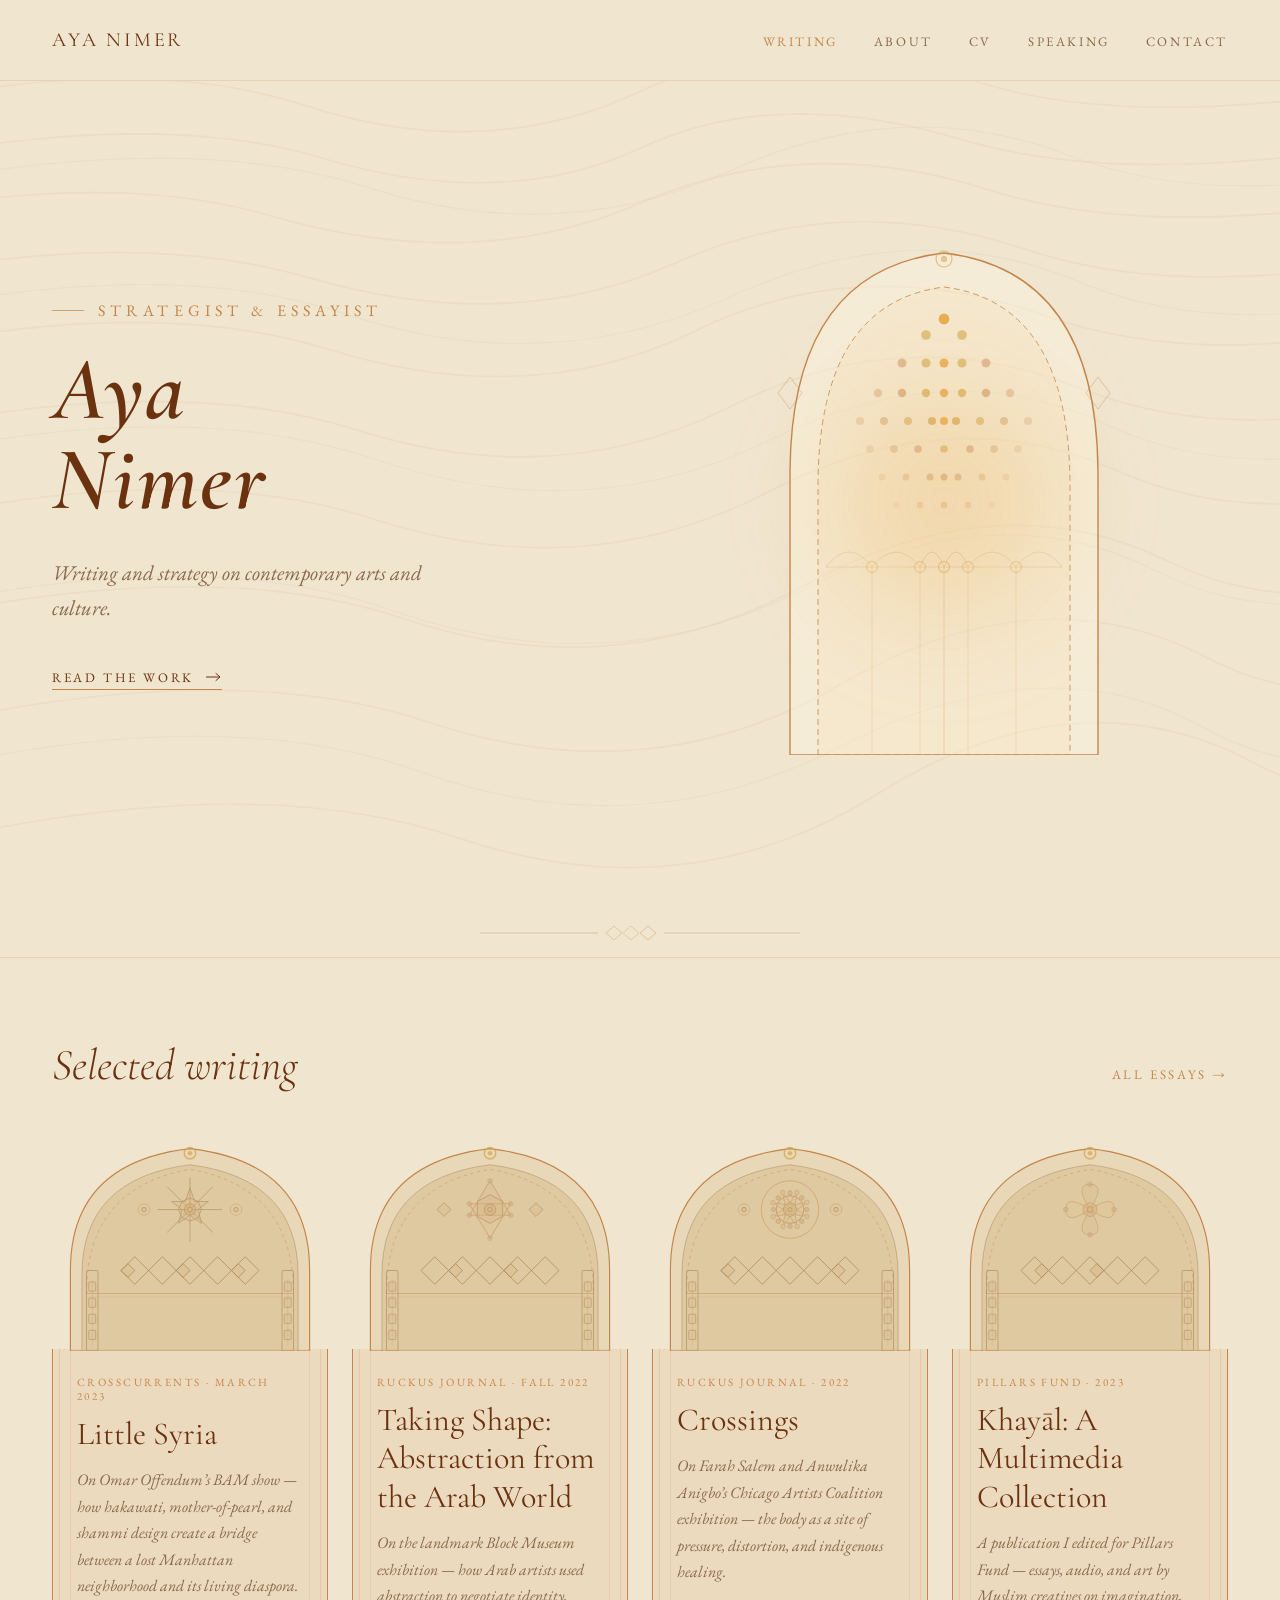
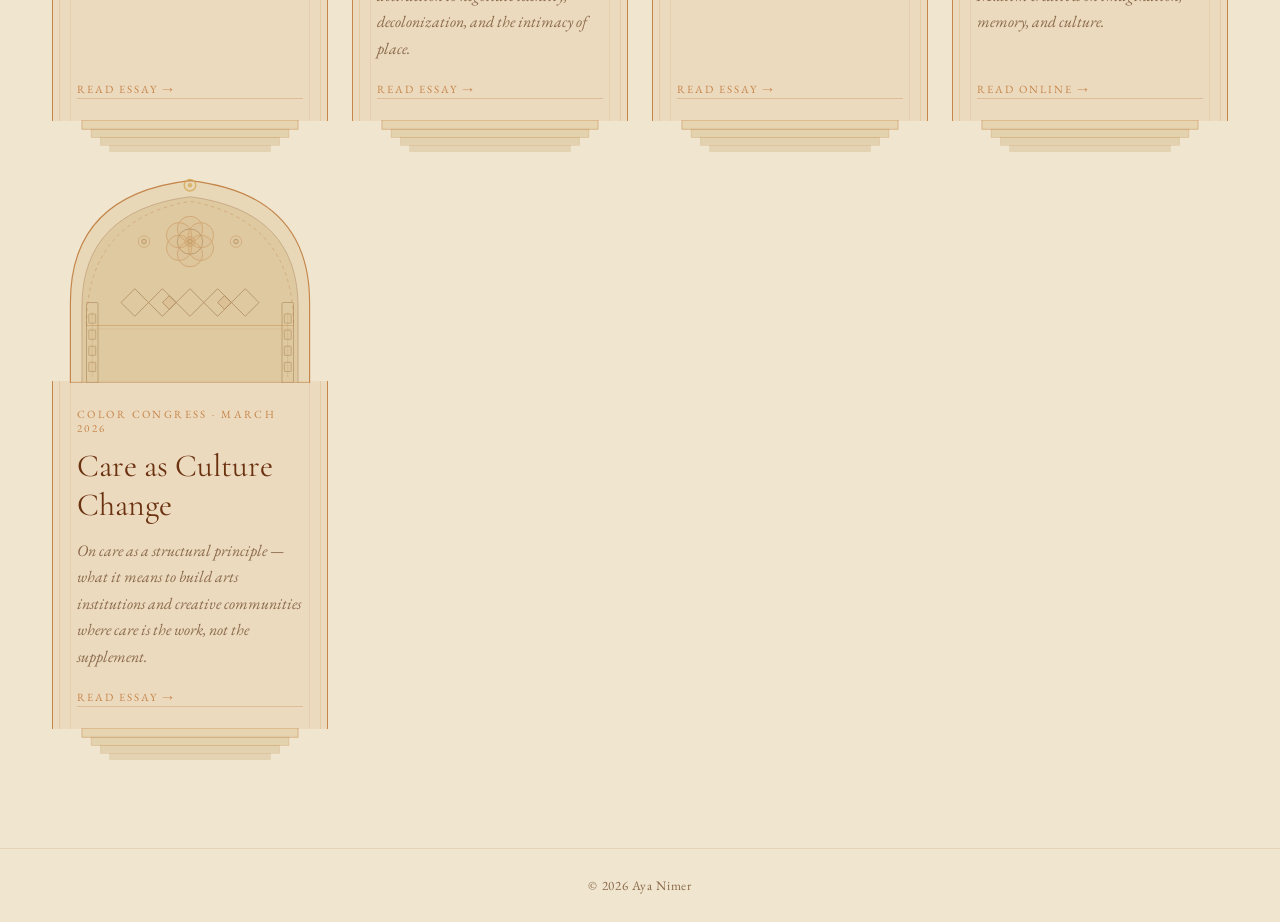
==== index.html @ 544b83c0 "Add Care as Culture Change essay card to Writing section New doorway card for Color Congress (March " ====
<!DOCTYPE html>
<html lang="en">
<head>
<meta charset="UTF-8">
<meta name="viewport" content="width=device-width, initial-scale=1.0">
<title>Aya Nimer — Writing</title>
  <meta name="title" content="Aya Nimer — Writing">
  <meta name="description" content="Essays and strategy on contemporary arts and culture by Aya Nimer. Published in CrossCurrents and Ruckus Journal.">
  <meta name="keywords" content="Aya Nimer, strategist, essayist, cultural strategy, Arab identity, Muslim creatives, Pillars Fund, art criticism, contemporary art">
  <meta name="author" content="Aya Nimer">
  <meta name="robots" content="index, follow">
  <link rel="icon" href="/favicon.ico" sizes="any">
  <link rel="icon" href="/favicon.svg" type="image/svg+xml">
  <link rel="icon" type="image/png" href="[data-uri]">
  <link rel="canonical" href="https://ayanimer.com">

  <meta property="og:type" content="website">
  <meta property="og:url" content="https://ayanimer.com">
  <meta property="og:title" content="Aya Nimer — Writing">
  <meta property="og:description" content="Essays and strategy on contemporary arts and culture by Aya Nimer. Published in CrossCurrents and Ruckus Journal.">
  <meta property="og:site_name" content="Aya Nimer">

  <meta name="twitter:card" content="summary">
  <meta name="twitter:title" content="Aya Nimer — Writing">
  <meta name="twitter:description" content="Essays and strategy on contemporary arts and culture by Aya Nimer. Published in CrossCurrents and Ruckus Journal.">

  <script type="application/ld+json">
  {
    "@context": "https://schema.org",
    "@type": "Person",
    "name": "Aya Nimer",
    "url": "https://ayanimer.com",
    "jobTitle": "Senior Program Manager",
    "worksFor": {
      "@type": "Organization",
      "name": "Pillars Fund"
    },
    "description": "Strategic leader and writer working at the intersection of cultural strategy, Arab identity, and contemporary arts and culture.",
    "sameAs": [
      "https://www.linkedin.com/in/ayanimer/",
      "https://www.instagram.com/aonimer/"
    ],
    "knowsAbout": ["Cultural Strategy", "Arab Identity", "Art Criticism", "Essay Writing", "Fellowship Design", "Muslim Creative Communities"],
    "alumniOf": {
      "@type": "CollegeOrUniversity",
      "name": "University of Chicago"
    }
  }
  </script>

<link rel="stylesheet" href="/css/style.css">
<style>
@keyframes loaderFadeIn{from{opacity:0;}to{opacity:1;}}
#loader.hidden{opacity:0;pointer-events:none;}
</style>
</head>
<body>

<!-- Loading screen -->
<div id="loader" style="position:fixed;inset:0;background:#F0E5CF;z-index:9999;display:flex;flex-direction:column;align-items:center;justify-content:center;transition:opacity 0.8s ease;">
  <svg width="80" height="80" viewBox="0 0 80 80" fill="none" xmlns="http://www.w3.org/2000/svg" style="opacity:0;animation:loaderFadeIn 0.6s ease 0.2s forwards;">
    <!-- Loader: 8-pointed star -->
    <polygon points="40,6 46,22 62,16 52,29 66,40 52,51 62,64 46,58 40,74 34,58 18,64 28,51 14,40 28,29 18,16 34,22" fill="none" stroke="#C4854A" stroke-width="1.5" opacity="0.6"/>
    <polygon points="40,14 44,25 55,21 48,30 58,40 48,50 55,59 44,55 40,66 36,55 25,59 32,50 22,40 32,30 25,21 36,25" fill="none" stroke="#D4A853" stroke-width="1" opacity="0.5"/>
    <circle cx="40" cy="40" r="8" fill="none" stroke="#C4854A" stroke-width="1.2" opacity="0.7"/>
    <circle cx="40" cy="40" r="3" fill="#D4A853" opacity="0.8"/>
  </svg>
  <p style="font-family:'EB Garamond',serif;font-size:22px;font-style:italic;color:#8A6A4A;margin-top:20px;opacity:0;animation:loaderFadeIn 0.6s ease 0.5s forwards;letter-spacing:0.04em;">Aya Nimer</p>
</div>
<style>
@keyframes loaderFadeIn{from{opacity:0;}to{opacity:1;}}
#loader.hidden{opacity:0;pointer-events:none;}
</style>
<script>
window.addEventListener('load', function() {
  setTimeout(function() {
    document.getElementById('loader').classList.add('hidden');
    setTimeout(function() {
      document.getElementById('loader').style.display = 'none';
    }, 900);
  }, 600);
});
</script>
<script>
window.addEventListener('load', function() {
  setTimeout(function() {
    document.getElementById('loader').classList.add('hidden');
    setTimeout(function() {
      document.getElementById('loader').style.display = 'none';
    }, 900);
  }, 600);
});
</script>

<nav>
  <a href="/" class="nav-logo">Aya Nimer</a>
  <ul class="nav-links">
    <li><a href="/" class="active">Writing</a></li>
    <li><a href="/about/">About</a></li>
    <li><a href="/cv/">CV</a></li>
    <li><a href="/speaking/">Speaking</a></li>
    <li><a href="/contact/">Contact</a></li>
  </ul>
</nav>

  <section class="hero">
    <div class="hero-left">
      <p class="hero-eyebrow">Strategist &amp; essayist</p>
      <h1 class="hero-name">Aya<br>Nimer</h1>
      <p class="hero-tagline">Writing and strategy on contemporary arts and culture.</p>
      <a class="hero-cta" href="#essays">Read the work <svg width="16" height="10" viewBox="0 0 16 10" fill="none"><line x1="0" y1="5" x2="13" y2="5" stroke="currentColor" stroke-width="1"/><path d="M10 1.5 L14 5 L10 8.5" stroke="currentColor" stroke-width="1" fill="none" stroke-linecap="round" stroke-linejoin="round"/></svg></a>
    </div>
    <div class="hero-right">
      <div class="perf-container">
        <div class="arch-glow"></div>
        <svg width="100%" viewBox="0 0 420 520" fill="none">
          <path d="M56 520 L56 240 Q56 36 210 18 Q364 36 364 240 L364 520 Z" fill="rgba(255,248,230,0.35)" stroke="#C4854A" stroke-width="1.4"/>
          <path d="M84 520 L84 252 Q84 68 210 52 Q336 68 336 252 L336 520 Z" fill="rgba(232,168,74,0.06)" stroke="#C4854A" stroke-width="0.8" stroke-dasharray="6 4"/>
          <!-- Perf dots -->
          <circle cx="192" cy="100" r="4.8" fill="#D4A853" opacity="0.65" style="--op:.65"/>
          <circle cx="210" cy="84"  r="5.4" fill="#E8A84A" opacity="0.95" style="--op:.95"/>
          <circle cx="228" cy="100" r="4.8" fill="#D4A853" opacity="0.65" style="--op:.65"/>
          <circle cx="168" cy="128" r="4.5" fill="#C4854A" opacity="0.45" style="--op:.45"/>
          <circle cx="192" cy="128" r="4.5" fill="#D4A853" opacity="0.65" style="--op:.65"/>
          <circle cx="210" cy="128" r="4.5" fill="#E8A84A" opacity="0.85" style="--op:.85"/>
          <circle cx="228" cy="128" r="4.5" fill="#D4A853" opacity="0.65" style="--op:.65"/>
          <circle cx="252" cy="128" r="4.5" fill="#C4854A" opacity="0.45" style="--op:.45"/>
          <circle cx="144" cy="158" r="4.2" fill="#C4854A" opacity="0.32" style="--op:.32"/>
          <circle cx="168" cy="158" r="4.2" fill="#C4854A" opacity="0.50" style="--op:.50"/>
          <circle cx="192" cy="158" r="4.2" fill="#D4A853" opacity="0.68" style="--op:.68"/>
          <circle cx="210" cy="158" r="4.2" fill="#E8A84A" opacity="0.82" style="--op:.82"/>
          <circle cx="228" cy="158" r="4.2" fill="#D4A853" opacity="0.68" style="--op:.68"/>
          <circle cx="252" cy="158" r="4.2" fill="#C4854A" opacity="0.50" style="--op:.50"/>
          <circle cx="276" cy="158" r="4.2" fill="#C4854A" opacity="0.32" style="--op:.32"/>
          <circle cx="126" cy="186" r="4"   fill="#C4854A" opacity="0.22" style="--op:.22"/>
          <circle cx="150" cy="186" r="4"   fill="#C4854A" opacity="0.38" style="--op:.38"/>
          <circle cx="174" cy="186" r="4"   fill="#D4A853" opacity="0.56" style="--op:.56"/>
          <circle cx="198" cy="186" r="4"   fill="#D4A853" opacity="0.72" style="--op:.72"/>
          <circle cx="210" cy="186" r="4"   fill="#E8A84A" opacity="0.82" style="--op:.82"/>
          <circle cx="222" cy="186" r="4"   fill="#D4A853" opacity="0.72" style="--op:.72"/>
          <circle cx="246" cy="186" r="4"   fill="#D4A853" opacity="0.56" style="--op:.56"/>
          <circle cx="270" cy="186" r="4"   fill="#C4854A" opacity="0.38" style="--op:.38"/>
          <circle cx="294" cy="186" r="4"   fill="#C4854A" opacity="0.22" style="--op:.22"/>
          <circle cx="136" cy="214" r="3.8" fill="#C4854A" opacity="0.18"/><circle cx="160" cy="214" r="3.8" fill="#C4854A" opacity="0.30"/><circle cx="184" cy="214" r="3.8" fill="#C4854A" opacity="0.44"/><circle cx="210" cy="214" r="3.8" fill="#D4A853" opacity="0.58"/><circle cx="236" cy="214" r="3.8" fill="#C4854A" opacity="0.44"/><circle cx="260" cy="214" r="3.8" fill="#C4854A" opacity="0.30"/><circle cx="284" cy="214" r="3.8" fill="#C4854A" opacity="0.18"/>
          <circle cx="148" cy="242" r="3.5" fill="#C4854A" opacity="0.14"/><circle cx="172" cy="242" r="3.5" fill="#C4854A" opacity="0.26"/><circle cx="196" cy="242" r="3.5" fill="#C4854A" opacity="0.38"/><circle cx="210" cy="242" r="3.5" fill="#C4854A" opacity="0.44"/><circle cx="224" cy="242" r="3.5" fill="#C4854A" opacity="0.38"/><circle cx="248" cy="242" r="3.5" fill="#C4854A" opacity="0.26"/><circle cx="272" cy="242" r="3.5" fill="#C4854A" opacity="0.14"/>
          <circle cx="162" cy="270" r="3.2" fill="#C4854A" opacity="0.10"/><circle cx="186" cy="270" r="3.2" fill="#C4854A" opacity="0.20"/><circle cx="210" cy="270" r="3.2" fill="#C4854A" opacity="0.26"/><circle cx="234" cy="270" r="3.2" fill="#C4854A" opacity="0.20"/><circle cx="258" cy="270" r="3.2" fill="#C4854A" opacity="0.10"/>
          <!-- Grid -->
          <line x1="92" y1="332" x2="328" y2="332" stroke="#C4854A" stroke-width="0.9" opacity="0.25"/>
          <line x1="138" y1="332" x2="138" y2="520" stroke="#C4854A" stroke-width="0.8" opacity="0.20"/>
          <line x1="186" y1="332" x2="186" y2="520" stroke="#C4854A" stroke-width="0.8" opacity="0.22"/>
          <line x1="210" y1="332" x2="210" y2="520" stroke="#C4854A" stroke-width="1"   opacity="0.25"/>
          <line x1="234" y1="332" x2="234" y2="520" stroke="#C4854A" stroke-width="0.8" opacity="0.22"/>
          <line x1="282" y1="332" x2="282" y2="520" stroke="#C4854A" stroke-width="0.8" opacity="0.20"/>
          <circle cx="138" cy="332" r="5.5" fill="none" stroke="#D4A853" stroke-width="1" opacity="0.48"/>
          <circle cx="186" cy="332" r="5.5" fill="none" stroke="#D4A853" stroke-width="1" opacity="0.54"/>
          <circle cx="210" cy="332" r="5.5" fill="none" stroke="#D4A853" stroke-width="1.1" opacity="0.62"/>
          <circle cx="234" cy="332" r="5.5" fill="none" stroke="#D4A853" stroke-width="1" opacity="0.54"/>
          <circle cx="282" cy="332" r="5.5" fill="none" stroke="#D4A853" stroke-width="1" opacity="0.48"/>
          <path d="M92 332 Q115 302 138 332" fill="none" stroke="#C4854A" stroke-width="0.8" opacity="0.26"/>
          <path d="M138 332 Q162 302 186 332" fill="none" stroke="#C4854A" stroke-width="0.8" opacity="0.28"/>
          <path d="M186 332 Q198 302 210 332" fill="none" stroke="#C4854A" stroke-width="0.8" opacity="0.32"/>
          <path d="M210 332 Q222 302 234 332" fill="none" stroke="#C4854A" stroke-width="0.8" opacity="0.32"/>
          <path d="M234 332 Q258 302 282 332" fill="none" stroke="#C4854A" stroke-width="0.8" opacity="0.28"/>
          <path d="M282 332 Q305 302 328 332" fill="none" stroke="#C4854A" stroke-width="0.8" opacity="0.26"/>
          <polygon points="56,142 68,158 56,174 44,158" fill="none" stroke="#C4854A" stroke-width="0.9" opacity="0.4"/>
          <polygon points="364,142 376,158 364,174 352,158" fill="none" stroke="#C4854A" stroke-width="0.9" opacity="0.4"/>
          <circle cx="210" cy="24" r="8" fill="none" stroke="#D4A853" stroke-width="1.2" opacity="0.65"/>
          <circle cx="210" cy="24" r="3.2" fill="#D4A853" opacity="0.55"/>
        </svg>
      </div>
    </div>
  </section>

  <div class="ornament-row"><svg width="320" height="20" viewBox="0 0 320 20"><line x1="0" y1="10" x2="118" y2="10" stroke="#C4854A" stroke-width="0.9"/><polygon points="126,10 134,3 142,10 134,17" fill="none" stroke="#C4854A" stroke-width="0.9"/><polygon points="143,10 151,3 159,10 151,17" fill="none" stroke="#D4A853" stroke-width="1"/><polygon points="160,10 168,3 176,10 168,17" fill="none" stroke="#C4854A" stroke-width="0.9"/><line x1="184" y1="10" x2="320" y2="10" stroke="#C4854A" stroke-width="0.9"/></svg></div>

  <!-- DOORWAY ESSAY CARDS -->
  <section class="section-writing" id="essays">
    <div class="section-header"><h2 class="section-title">Selected writing</h2><a class="see-all" href="/">All essays &#8594;</a></div>
    <div class="essay-grid">

      <!-- Door 1 -->
      <div class="doorway">
        <svg class="doorway-frame" viewBox="0 0 240 180" fill="none" xmlns="http://www.w3.org/2000/svg">
          <rect width="240" height="180" fill="#F0E5CF"/>
          <path d="M16 180 L16 110 Q16 16 120 4 Q224 16 224 110 L224 180 Z" fill="#E8D8B8" stroke="#C4854A" stroke-width="1"/>
          <path d="M26 180 L26 114 Q26 30 120 18 Q214 30 214 114 L214 180 Z" fill="#DFC9A0" stroke="rgba(107,50,16,0.25)" stroke-width="0.8"/>
          <path d="M30 130 Q30 38 120 22 Q210 38 210 130" fill="none" stroke="#C4854A" stroke-width="0.7" stroke-dasharray="3 3" opacity="0.5"/>
          
          <g opacity="0.55" stroke="#8B5A2B" stroke-width="0.7" fill="none"><polygon points="60,110 72,98 84,110 72,122"/><polygon points="84,110 96,98 108,110 96,122"/><polygon points="108,110 120,98 132,110 120,122"/><polygon points="132,110 144,98 156,110 144,122"/><polygon points="156,110 168,98 180,110 168,122"/><polygon points="60,110 66,104 72,110 66,116" fill="rgba(196,133,74,0.15)"/><polygon points="108,110 114,104 120,110 114,116" fill="rgba(196,133,74,0.15)"/><polygon points="156,110 162,104 168,110 162,116" fill="rgba(196,133,74,0.15)"/></g>
          <g opacity="0.45" stroke="#8B5A2B" stroke-width="0.65" fill="none"><polygon points="120,38 124,50 136,50 127,57 130,69 120,62 110,69 113,57 104,50 116,50" fill="rgba(196,133,74,0.15)"/><line x1="120" y1="57" x2="120.0" y2="29.0"/><line x1="120" y1="57" x2="139.8" y2="37.2"/><line x1="120" y1="57" x2="148.0" y2="57.0"/><line x1="120" y1="57" x2="139.8" y2="76.8"/><line x1="120" y1="57" x2="120.0" y2="85.0"/><line x1="120" y1="57" x2="100.2" y2="76.8"/><line x1="120" y1="57" x2="92.0" y2="57.0"/><line x1="120" y1="57" x2="100.2" y2="37.2"/><polygon points="120.0,47.0 127.07,49.93 130.0,57.0 127.07,64.07 120.0,67.0 112.93,64.07 110.0,57.0 112.93,49.93" fill="rgba(212,168,83,0.18)"/><circle cx="120" cy="57" r="5" fill="rgba(196,133,74,0.4)"/><circle cx="120" cy="57" r="2" fill="#D4A853"/><circle cx="80" cy="57" r="5" stroke="#C4854A"/><circle cx="80" cy="57" r="2" fill="rgba(196,133,74,0.3)"/><circle cx="160" cy="57" r="5" stroke="#C4854A"/><circle cx="160" cy="57" r="2" fill="rgba(196,133,74,0.3)"/></g>
          <circle cx="120" cy="8" r="5" fill="none" stroke="#D4A853" stroke-width="1.2" opacity="0.8"/><circle cx="120" cy="8" r="2" fill="#D4A853" opacity="0.7"/>
          <g opacity="0.45" stroke="#8B5A2B" stroke-width="0.6" fill="none"><rect x="30" y="110" width="10" height="70" rx="1" stroke-width="0.7"/><line x1="35" y1="118" x2="35" y2="175" stroke-width="0.4" opacity="0.6"/><rect x="32" y="120" width="6" height="8" rx="0.5" fill="rgba(196,133,74,0.1)"/><rect x="32" y="134" width="6" height="8" rx="0.5" fill="rgba(196,133,74,0.1)"/><rect x="32" y="148" width="6" height="8" rx="0.5" fill="rgba(196,133,74,0.1)"/><rect x="32" y="162" width="6" height="8" rx="0.5" fill="rgba(196,133,74,0.1)"/><rect x="200" y="110" width="10" height="70" rx="1" stroke-width="0.7"/><line x1="205" y1="118" x2="205" y2="175" stroke-width="0.4" opacity="0.6"/><rect x="202" y="120" width="6" height="8" rx="0.5" fill="rgba(196,133,74,0.1)"/><rect x="202" y="134" width="6" height="8" rx="0.5" fill="rgba(196,133,74,0.1)"/><rect x="202" y="148" width="6" height="8" rx="0.5" fill="rgba(196,133,74,0.1)"/><rect x="202" y="162" width="6" height="8" rx="0.5" fill="rgba(196,133,74,0.1)"/></g>
          <line x1="30" y1="130" x2="210" y2="130" stroke="#C4854A" stroke-width="1" opacity="0.45"/><line x1="30" y1="133" x2="210" y2="133" stroke="#C4854A" stroke-width="0.5" opacity="0.25"/>
        </svg>
        <div class="doorway-panel">
          <span class="door-pub">CrossCurrents &middot; March 2023</span>
          <h3 class="door-title">Little Syria</h3>
          <p class="door-note">On Omar Offendum&#8217;s BAM show &#8212; how hakawati, mother-of-pearl, and shammi design create a bridge between a lost Manhattan neighborhood and its living diaspora.</p>
          <a class="door-link" href="https://muse.jhu.edu/article/886058" target="_blank">Read essay &#8594;</a>
        </div>
        <svg class="doorway-steps" viewBox="0 0 240 28" fill="none"><rect width="240" height="28" fill="#F0E5CF"/><rect x="26" y="0" width="188" height="8" fill="#E2CFA4" stroke="#C4854A" stroke-width="0.6" opacity="0.7"/><rect x="34" y="8" width="172" height="7" fill="#D9C394" stroke="#C4854A" stroke-width="0.5" opacity="0.55"/><rect x="42" y="15" width="156" height="7" fill="#D0B882" stroke="#C4854A" stroke-width="0.4" opacity="0.4"/><rect x="50" y="22" width="140" height="6" fill="#C8AD72" stroke="#C4854A" stroke-width="0.3" opacity="0.3"/></svg>
      </div>

      <!-- Door 2 -->
      <div class="doorway">
        <svg class="doorway-frame" viewBox="0 0 240 180" fill="none" xmlns="http://www.w3.org/2000/svg">
          <rect width="240" height="180" fill="#F0E5CF"/>
          <path d="M16 180 L16 110 Q16 16 120 4 Q224 16 224 110 L224 180 Z" fill="#E8D8B8" stroke="#C4854A" stroke-width="1"/>
          <path d="M26 180 L26 114 Q26 30 120 18 Q214 30 214 114 L214 180 Z" fill="#DFC9A0" stroke="rgba(107,50,16,0.25)" stroke-width="0.8"/>
          <path d="M30 130 Q30 38 120 22 Q210 38 210 130" fill="none" stroke="#C4854A" stroke-width="0.7" stroke-dasharray="3 3" opacity="0.5"/>
          
          <g opacity="0.55" stroke="#8B5A2B" stroke-width="0.7" fill="none"><polygon points="60,110 72,98 84,110 72,122"/><polygon points="84,110 96,98 108,110 96,122"/><polygon points="108,110 120,98 132,110 120,122"/><polygon points="132,110 144,98 156,110 144,122"/><polygon points="156,110 168,98 180,110 168,122"/><polygon points="84,110 90,104 96,110 90,116" fill="rgba(196,133,74,0.15)"/><polygon points="132,110 138,104 144,110 138,116" fill="rgba(196,133,74,0.15)"/></g>
          <g opacity="0.45" stroke="#8B5A2B" stroke-width="0.65" fill="none"><polygon points="120,32 138,62 102,62" stroke="#C4854A" stroke-width="0.9" fill="rgba(196,133,74,0.12)"/><polygon points="120,82 102,52 138,52" stroke="#C4854A" stroke-width="0.9" fill="rgba(212,168,83,0.12)"/><polygon points="120,44 131,50 131,63 120,69 109,63 109,50" fill="rgba(196,133,74,0.18)"/><circle cx="120" cy="57" r="5" fill="rgba(196,133,74,0.4)"/><circle cx="120" cy="57" r="2" fill="#D4A853"/><circle cx="120" cy="32" r="2" fill="#C4854A" opacity="0.5"/><circle cx="138" cy="62" r="2" fill="#C4854A" opacity="0.5"/><circle cx="102" cy="62" r="2" fill="#C4854A" opacity="0.5"/><circle cx="120" cy="82" r="2" fill="#C4854A" opacity="0.5"/><circle cx="102" cy="52" r="2" fill="#C4854A" opacity="0.5"/><circle cx="138" cy="52" r="2" fill="#C4854A" opacity="0.5"/><polygon points="80,51 86,57 80,63 74,57" fill="rgba(196,133,74,0.2)"/><polygon points="160,51 166,57 160,63 154,57" fill="rgba(196,133,74,0.2)"/></g>
          <circle cx="120" cy="8" r="5" fill="none" stroke="#D4A853" stroke-width="1.2" opacity="0.8"/><circle cx="120" cy="8" r="2" fill="#D4A853" opacity="0.7"/>
          <g opacity="0.45" stroke="#8B5A2B" stroke-width="0.6" fill="none"><rect x="30" y="110" width="10" height="70" rx="1" stroke-width="0.7"/><line x1="35" y1="118" x2="35" y2="175" stroke-width="0.4" opacity="0.6"/><rect x="32" y="120" width="6" height="8" rx="0.5" fill="rgba(196,133,74,0.1)"/><rect x="32" y="134" width="6" height="8" rx="0.5" fill="rgba(196,133,74,0.1)"/><rect x="32" y="148" width="6" height="8" rx="0.5" fill="rgba(196,133,74,0.1)"/><rect x="32" y="162" width="6" height="8" rx="0.5" fill="rgba(196,133,74,0.1)"/><rect x="200" y="110" width="10" height="70" rx="1" stroke-width="0.7"/><line x1="205" y1="118" x2="205" y2="175" stroke-width="0.4" opacity="0.6"/><rect x="202" y="120" width="6" height="8" rx="0.5" fill="rgba(196,133,74,0.1)"/><rect x="202" y="134" width="6" height="8" rx="0.5" fill="rgba(196,133,74,0.1)"/><rect x="202" y="148" width="6" height="8" rx="0.5" fill="rgba(196,133,74,0.1)"/><rect x="202" y="162" width="6" height="8" rx="0.5" fill="rgba(196,133,74,0.1)"/></g>
          <line x1="30" y1="130" x2="210" y2="130" stroke="#C4854A" stroke-width="1" opacity="0.45"/><line x1="30" y1="133" x2="210" y2="133" stroke="#C4854A" stroke-width="0.5" opacity="0.25"/>
        </svg>
        <div class="doorway-panel">
          <span class="door-pub">Ruckus Journal &middot; Fall 2022</span>
          <h3 class="door-title">Taking Shape: Abstraction from the Arab World</h3>
          <p class="door-note">On the landmark Block Museum exhibition &#8212; how Arab artists used abstraction to negotiate identity, decolonization, and the intimacy of place.</p>
          <a class="door-link" href="https://ruckusjournal.org/Taking-Shape-Abstraction-from-the-Arab-World" target="_blank">Read essay &#8594;</a>
        </div>
        <svg class="doorway-steps" viewBox="0 0 240 28" fill="none"><rect width="240" height="28" fill="#F0E5CF"/><rect x="26" y="0" width="188" height="8" fill="#E2CFA4" stroke="#C4854A" stroke-width="0.6" opacity="0.7"/><rect x="34" y="8" width="172" height="7" fill="#D9C394" stroke="#C4854A" stroke-width="0.5" opacity="0.55"/><rect x="42" y="15" width="156" height="7" fill="#D0B882" stroke="#C4854A" stroke-width="0.4" opacity="0.4"/><rect x="50" y="22" width="140" height="6" fill="#C8AD72" stroke="#C4854A" stroke-width="0.3" opacity="0.3"/></svg>
      </div>

      <!-- Door 3 -->
      <div class="doorway">
        <svg class="doorway-frame" viewBox="0 0 240 180" fill="none" xmlns="http://www.w3.org/2000/svg">
          <rect width="240" height="180" fill="#F0E5CF"/>
          <path d="M16 180 L16 110 Q16 16 120 4 Q224 16 224 110 L224 180 Z" fill="#E8D8B8" stroke="#C4854A" stroke-width="1"/>
          <path d="M26 180 L26 114 Q26 30 120 18 Q214 30 214 114 L214 180 Z" fill="#DFC9A0" stroke="rgba(107,50,16,0.25)" stroke-width="0.8"/>
          <path d="M30 130 Q30 38 120 22 Q210 38 210 130" fill="none" stroke="#C4854A" stroke-width="0.7" stroke-dasharray="3 3" opacity="0.5"/>
          
          <g opacity="0.55" stroke="#8B5A2B" stroke-width="0.7" fill="none"><polygon points="60,110 72,98 84,110 72,122"/><polygon points="84,110 96,98 108,110 96,122"/><polygon points="108,110 120,98 132,110 120,122"/><polygon points="132,110 144,98 156,110 144,122"/><polygon points="156,110 168,98 180,110 168,122"/><polygon points="60,110 66,104 72,110 66,116" fill="rgba(196,133,74,0.15)"/><polygon points="156,110 162,104 168,110 162,116" fill="rgba(196,133,74,0.15)"/></g>
          <g opacity="0.5" stroke="#8B5A2B" stroke-width="0.65" fill="none"><circle cx="120" cy="57" r="25" stroke="#C4854A" stroke-width="0.8"/><circle cx="120" cy="57" r="12" stroke="#8B5A2B" stroke-width="0.65"/><path d="M120.0,51.0 Q128.42,36.67 124.24,52.76" fill="rgba(196,133,74,0.15)" stroke="#C4854A" stroke-width="0.75"/><path d="M124.24,52.76 Q140.33,48.58 126.0,57.0" fill="rgba(196,133,74,0.15)" stroke="#C4854A" stroke-width="0.75"/><path d="M126.0,57.0 Q140.33,65.42 124.24,61.24" fill="rgba(196,133,74,0.15)" stroke="#C4854A" stroke-width="0.75"/><path d="M124.24,61.24 Q128.42,77.33 120.0,63.0" fill="rgba(196,133,74,0.15)" stroke="#C4854A" stroke-width="0.75"/><path d="M120.0,63.0 Q111.58,77.33 115.76,61.24" fill="rgba(196,133,74,0.15)" stroke="#C4854A" stroke-width="0.75"/><path d="M115.76,61.24 Q99.67,65.42 114.0,57.0" fill="rgba(196,133,74,0.15)" stroke="#C4854A" stroke-width="0.75"/><path d="M114.0,57.0 Q99.67,48.58 115.76,52.76" fill="rgba(196,133,74,0.15)" stroke="#C4854A" stroke-width="0.75"/><path d="M115.76,52.76 Q111.58,36.67 120.0,51.0" fill="rgba(196,133,74,0.15)" stroke="#C4854A" stroke-width="0.75"/><polygon points="120.0,51.0 124.24,52.76 126.0,57.0 124.24,61.24 120.0,63.0 115.76,61.24 114.0,57.0 115.76,52.76" fill="rgba(212,168,83,0.22)" stroke="#8B5A2B" stroke-width="0.6"/><circle cx="120.0" cy="42.5" r="2" fill="#C4854A" opacity="0.55"/><circle cx="130.25" cy="46.75" r="2" fill="#C4854A" opacity="0.55"/><circle cx="134.5" cy="57.0" r="2" fill="#C4854A" opacity="0.55"/><circle cx="130.25" cy="67.25" r="2" fill="#C4854A" opacity="0.55"/><circle cx="120.0" cy="71.5" r="2" fill="#C4854A" opacity="0.55"/><circle cx="109.75" cy="67.25" r="2" fill="#C4854A" opacity="0.55"/><circle cx="105.5" cy="57.0" r="2" fill="#C4854A" opacity="0.55"/><circle cx="109.75" cy="46.75" r="2" fill="#C4854A" opacity="0.55"/><circle cx="125.99" cy="42.17" r="2" fill="#D4A853" opacity="0.5"/><circle cx="134.73" cy="50.75" r="2" fill="#D4A853" opacity="0.5"/><circle cx="134.83" cy="62.99" r="2" fill="#D4A853" opacity="0.5"/><circle cx="126.25" cy="71.73" r="2" fill="#D4A853" opacity="0.5"/><circle cx="114.01" cy="71.83" r="2" fill="#D4A853" opacity="0.5"/><circle cx="105.27" cy="63.25" r="2" fill="#D4A853" opacity="0.5"/><circle cx="105.17" cy="51.01" r="2" fill="#D4A853" opacity="0.5"/><circle cx="113.75" cy="42.27" r="2" fill="#D4A853" opacity="0.5"/><circle cx="120" cy="57" r="4.5" fill="rgba(196,133,74,0.4)" stroke="#C4854A"/><circle cx="120" cy="57" r="1.8" fill="#D4A853" opacity="0.85"/><circle cx="80" cy="57" r="5" stroke="#C4854A"/><circle cx="80" cy="57" r="2" fill="rgba(196,133,74,0.3)"/><circle cx="160" cy="57" r="5" stroke="#C4854A"/><circle cx="160" cy="57" r="2" fill="rgba(196,133,74,0.3)"/></g>
          <circle cx="120" cy="8" r="5" fill="none" stroke="#D4A853" stroke-width="1.2" opacity="0.8"/><circle cx="120" cy="8" r="2" fill="#D4A853" opacity="0.7"/>
          <g opacity="0.45" stroke="#8B5A2B" stroke-width="0.6" fill="none"><rect x="30" y="110" width="10" height="70" rx="1" stroke-width="0.7"/><line x1="35" y1="118" x2="35" y2="175" stroke-width="0.4" opacity="0.6"/><rect x="32" y="120" width="6" height="8" rx="0.5" fill="rgba(196,133,74,0.1)"/><rect x="32" y="134" width="6" height="8" rx="0.5" fill="rgba(196,133,74,0.1)"/><rect x="32" y="148" width="6" height="8" rx="0.5" fill="rgba(196,133,74,0.1)"/><rect x="32" y="162" width="6" height="8" rx="0.5" fill="rgba(196,133,74,0.1)"/><rect x="200" y="110" width="10" height="70" rx="1" stroke-width="0.7"/><line x1="205" y1="118" x2="205" y2="175" stroke-width="0.4" opacity="0.6"/><rect x="202" y="120" width="6" height="8" rx="0.5" fill="rgba(196,133,74,0.1)"/><rect x="202" y="134" width="6" height="8" rx="0.5" fill="rgba(196,133,74,0.1)"/><rect x="202" y="148" width="6" height="8" rx="0.5" fill="rgba(196,133,74,0.1)"/><rect x="202" y="162" width="6" height="8" rx="0.5" fill="rgba(196,133,74,0.1)"/></g>
          <line x1="30" y1="130" x2="210" y2="130" stroke="#C4854A" stroke-width="1" opacity="0.45"/><line x1="30" y1="133" x2="210" y2="133" stroke="#C4854A" stroke-width="0.5" opacity="0.25"/>
        </svg>
        <div class="doorway-panel">
          <span class="door-pub">Ruckus Journal &middot; 2022</span>
          <h3 class="door-title">Crossings</h3>
          <p class="door-note">On Farah Salem and Anwulika Anigbo&#8217;s Chicago Artists Coalition exhibition &#8212; the body as a site of pressure, distortion, and indigenous healing.</p>
          <a class="door-link" href="https://ruckus.cargo.site/Crossings" target="_blank">Read essay &#8594;</a>
        </div>
        <svg class="doorway-steps" viewBox="0 0 240 28" fill="none"><rect width="240" height="28" fill="#F0E5CF"/><rect x="26" y="0" width="188" height="8" fill="#E2CFA4" stroke="#C4854A" stroke-width="0.6" opacity="0.7"/><rect x="34" y="8" width="172" height="7" fill="#D9C394" stroke="#C4854A" stroke-width="0.5" opacity="0.55"/><rect x="42" y="15" width="156" height="7" fill="#D0B882" stroke="#C4854A" stroke-width="0.4" opacity="0.4"/><rect x="50" y="22" width="140" height="6" fill="#C8AD72" stroke="#C4854A" stroke-width="0.3" opacity="0.3"/></svg>
      </div>

      <!-- Khayal -->
      <div class="doorway">
        <svg class="doorway-frame" viewBox="0 0 240 180" fill="none" xmlns="http://www.w3.org/2000/svg">
          <rect width="240" height="180" fill="#F0E5CF"/>
          <path d="M16 180 L16 110 Q16 16 120 4 Q224 16 224 110 L224 180 Z" fill="#E8D8B8" stroke="#C4854A" stroke-width="1"/>
          <path d="M26 180 L26 114 Q26 30 120 18 Q214 30 214 114 L214 180 Z" fill="#DFC9A0" stroke="rgba(107,50,16,0.25)" stroke-width="0.8"/>
          <path d="M30 130 Q30 38 120 22 Q210 38 210 130" fill="none" stroke="#C4854A" stroke-width="0.7" stroke-dasharray="3 3" opacity="0.5"/>
          
          <g opacity="0.55" stroke="#8B5A2B" stroke-width="0.7" fill="none"><polygon points="60,110 72,98 84,110 72,122"/><polygon points="84,110 96,98 108,110 96,122"/><polygon points="108,110 120,98 132,110 120,122"/><polygon points="132,110 144,98 156,110 144,122"/><polygon points="156,110 168,98 180,110 168,122"/><polygon points="72,110 78,104 84,110 78,116" fill="rgba(196,133,74,0.2)"/><polygon points="120,110 126,104 132,110 126,116" fill="rgba(196,133,74,0.2)"/></g>
          <g opacity="0.45" stroke="#8B5A2B" stroke-width="0.75" fill="none"><path d="M120,57 Q134,35 120,35 Q106,35 120,57Z" fill="rgba(196,133,74,0.12)" stroke="#C4854A" stroke-width="0.8"/><path d="M120,57 Q134,79 120,79 Q106,79 120,57Z" fill="rgba(196,133,74,0.12)" stroke="#C4854A" stroke-width="0.8"/><path d="M120,57 Q99,43 99,57 Q99,71 120,57Z" fill="rgba(212,168,83,0.1)" stroke="#C4854A" stroke-width="0.8"/><path d="M120,57 Q141,43 141,57 Q141,71 120,57Z" fill="rgba(212,168,83,0.1)" stroke="#C4854A" stroke-width="0.8"/><circle cx="120" cy="57" r="6" fill="rgba(196,133,74,0.35)" stroke="#C4854A" stroke-width="0.9"/><circle cx="120" cy="57" r="2.5" fill="#D4A853" opacity="0.85"/><circle cx="120" cy="35" r="2" fill="#C4854A" opacity="0.5"/><circle cx="120" cy="79" r="2" fill="#C4854A" opacity="0.5"/><circle cx="99" cy="57" r="2" fill="#C4854A" opacity="0.5"/><circle cx="141" cy="57" r="2" fill="#C4854A" opacity="0.5"/></g>
          <circle cx="120" cy="8" r="5" fill="none" stroke="#D4A853" stroke-width="1.2" opacity="0.8"/><circle cx="120" cy="8" r="2" fill="#D4A853" opacity="0.7"/>
          <g opacity="0.45" stroke="#8B5A2B" stroke-width="0.6" fill="none"><rect x="30" y="110" width="10" height="70" rx="1" stroke-width="0.7"/><line x1="35" y1="118" x2="35" y2="175" stroke-width="0.4" opacity="0.6"/><rect x="32" y="120" width="6" height="8" rx="0.5" fill="rgba(196,133,74,0.1)"/><rect x="32" y="134" width="6" height="8" rx="0.5" fill="rgba(196,133,74,0.1)"/><rect x="32" y="148" width="6" height="8" rx="0.5" fill="rgba(196,133,74,0.1)"/><rect x="32" y="162" width="6" height="8" rx="0.5" fill="rgba(196,133,74,0.1)"/><rect x="200" y="110" width="10" height="70" rx="1" stroke-width="0.7"/><line x1="205" y1="118" x2="205" y2="175" stroke-width="0.4" opacity="0.6"/><rect x="202" y="120" width="6" height="8" rx="0.5" fill="rgba(196,133,74,0.1)"/><rect x="202" y="134" width="6" height="8" rx="0.5" fill="rgba(196,133,74,0.1)"/><rect x="202" y="148" width="6" height="8" rx="0.5" fill="rgba(196,133,74,0.1)"/><rect x="202" y="162" width="6" height="8" rx="0.5" fill="rgba(196,133,74,0.1)"/></g>
          <line x1="30" y1="130" x2="210" y2="130" stroke="#C4854A" stroke-width="1" opacity="0.45"/><line x1="30" y1="133" x2="210" y2="133" stroke="#C4854A" stroke-width="0.5" opacity="0.25"/>
        </svg>
        <div class="doorway-panel">
          <span class="door-pub">Pillars Fund &middot; 2023</span>
          <h3 class="door-title">Khay&#257;l: A Multimedia Collection</h3>
          <p class="door-note">A publication I edited for Pillars Fund &#8212; essays, audio, and art by Muslim creatives on imagination, memory, and culture.</p>
          <a class="door-link" href="https://drive.google.com/file/d/17d9DXfNMVJkaT7rUma5-0aMJO0f1y_1t/view?usp=sharing" target="_blank">Read online &#8594;</a>
        </div>
        <svg class="doorway-steps" viewBox="0 0 240 28" fill="none"><rect width="240" height="28" fill="#F0E5CF"/><rect x="26" y="0" width="188" height="8" fill="#E2CFA4" stroke="#C4854A" stroke-width="0.6" opacity="0.7"/><rect x="34" y="8" width="172" height="7" fill="#D9C394" stroke="#C4854A" stroke-width="0.5" opacity="0.55"/><rect x="42" y="15" width="156" height="7" fill="#D0B882" stroke="#C4854A" stroke-width="0.4" opacity="0.4"/><rect x="50" y="22" width="140" height="6" fill="#C8AD72" stroke="#C4854A" stroke-width="0.3" opacity="0.3"/></svg>
      </div>

      <!-- Door 5 -->
      <div class="doorway">
        <svg class="doorway-frame" viewBox="0 0 240 180" fill="none" xmlns="http://www.w3.org/2000/svg">
          <rect width="240" height="180" fill="#F0E5CF"/>
          <path d="M16 180 L16 110 Q16 16 120 4 Q224 16 224 110 L224 180 Z" fill="#E8D8B8" stroke="#C4854A" stroke-width="1"/>
          <path d="M26 180 L26 114 Q26 30 120 18 Q214 30 214 114 L214 180 Z" fill="#DFC9A0" stroke="rgba(107,50,16,0.25)" stroke-width="0.8"/>
          <path d="M30 130 Q30 38 120 22 Q210 38 210 130" fill="none" stroke="#C4854A" stroke-width="0.7" stroke-dasharray="3 3" opacity="0.5"/>

          <g opacity="0.55" stroke="#8B5A2B" stroke-width="0.7" fill="none"><polygon points="60,110 72,98 84,110 72,122"/><polygon points="84,110 96,98 108,110 96,122"/><polygon points="108,110 120,98 132,110 120,122"/><polygon points="132,110 144,98 156,110 144,122"/><polygon points="156,110 168,98 180,110 168,122"/><polygon points="96,110 102,104 108,110 102,116" fill="rgba(196,133,74,0.2)"/><polygon points="144,110 150,104 156,110 150,116" fill="rgba(196,133,74,0.2)"/></g>
          <g opacity="0.5" stroke="#8B5A2B" stroke-width="0.7" fill="none"><circle cx="120" cy="46" r="11" stroke="#C4854A" stroke-width="0.8" fill="rgba(196,133,74,0.08)"/><circle cx="129.5" cy="51.5" r="11" stroke="#C4854A" stroke-width="0.8" fill="rgba(196,133,74,0.08)"/><circle cx="129.5" cy="62.5" r="11" stroke="#C4854A" stroke-width="0.8" fill="rgba(196,133,74,0.08)"/><circle cx="120" cy="68" r="11" stroke="#C4854A" stroke-width="0.8" fill="rgba(196,133,74,0.08)"/><circle cx="110.5" cy="62.5" r="11" stroke="#C4854A" stroke-width="0.8" fill="rgba(196,133,74,0.08)"/><circle cx="110.5" cy="51.5" r="11" stroke="#C4854A" stroke-width="0.8" fill="rgba(196,133,74,0.08)"/><circle cx="120" cy="57" r="11" stroke="#8B5A2B" stroke-width="0.65" fill="rgba(212,168,83,0.14)"/><circle cx="120" cy="57" r="4.5" fill="rgba(196,133,74,0.4)" stroke="#C4854A"/><circle cx="120" cy="57" r="1.8" fill="#D4A853" opacity="0.85"/><circle cx="80" cy="57" r="5" stroke="#C4854A"/><circle cx="80" cy="57" r="2" fill="rgba(196,133,74,0.3)"/><circle cx="160" cy="57" r="5" stroke="#C4854A"/><circle cx="160" cy="57" r="2" fill="rgba(196,133,74,0.3)"/></g>
          <circle cx="120" cy="8" r="5" fill="none" stroke="#D4A853" stroke-width="1.2" opacity="0.8"/><circle cx="120" cy="8" r="2" fill="#D4A853" opacity="0.7"/>
          <g opacity="0.45" stroke="#8B5A2B" stroke-width="0.6" fill="none"><rect x="30" y="110" width="10" height="70" rx="1" stroke-width="0.7"/><line x1="35" y1="118" x2="35" y2="175" stroke-width="0.4" opacity="0.6"/><rect x="32" y="120" width="6" height="8" rx="0.5" fill="rgba(196,133,74,0.1)"/><rect x="32" y="134" width="6" height="8" rx="0.5" fill="rgba(196,133,74,0.1)"/><rect x="32" y="148" width="6" height="8" rx="0.5" fill="rgba(196,133,74,0.1)"/><rect x="32" y="162" width="6" height="8" rx="0.5" fill="rgba(196,133,74,0.1)"/><rect x="200" y="110" width="10" height="70" rx="1" stroke-width="0.7"/><line x1="205" y1="118" x2="205" y2="175" stroke-width="0.4" opacity="0.6"/><rect x="202" y="120" width="6" height="8" rx="0.5" fill="rgba(196,133,74,0.1)"/><rect x="202" y="134" width="6" height="8" rx="0.5" fill="rgba(196,133,74,0.1)"/><rect x="202" y="148" width="6" height="8" rx="0.5" fill="rgba(196,133,74,0.1)"/><rect x="202" y="162" width="6" height="8" rx="0.5" fill="rgba(196,133,74,0.1)"/></g>
          <line x1="30" y1="130" x2="210" y2="130" stroke="#C4854A" stroke-width="1" opacity="0.45"/><line x1="30" y1="133" x2="210" y2="133" stroke="#C4854A" stroke-width="0.5" opacity="0.25"/>
        </svg>
        <div class="doorway-panel">
          <span class="door-pub">Color Congress &middot; March 2026</span>
          <h3 class="door-title">Care as Culture Change</h3>
          <p class="door-note">On care as a structural principle &#8212; what it means to build arts institutions and creative communities where care is the work, not the supplement.</p>
          <a class="door-link" href="https://medium.com/@colorcongress/care-as-culture-change-e79c829ed6e5" target="_blank">Read essay &#8594;</a>
        </div>
        <svg class="doorway-steps" viewBox="0 0 240 28" fill="none"><rect width="240" height="28" fill="#F0E5CF"/><rect x="26" y="0" width="188" height="8" fill="#E2CFA4" stroke="#C4854A" stroke-width="0.6" opacity="0.7"/><rect x="34" y="8" width="172" height="7" fill="#D9C394" stroke="#C4854A" stroke-width="0.5" opacity="0.55"/><rect x="42" y="15" width="156" height="7" fill="#D0B882" stroke="#C4854A" stroke-width="0.4" opacity="0.4"/><rect x="50" y="22" width="140" height="6" fill="#C8AD72" stroke="#C4854A" stroke-width="0.3" opacity="0.3"/></svg>
      </div>
    </div>
  </section>
  <footer><p>&#169; 2026 Aya Nimer</p></footer>


<script>
document.querySelectorAll('circle[style*="--op"]').forEach((dot,i) => {
  const dur = 1600 + (i%6)*200;
  const delay = (i*130)%2800;
  dot.style.animation = `dotPulse ${dur}ms ${delay}ms ease-in-out infinite`;
});
</script>
</body>
</html>
---- css/style.css ----
@import url('https://fonts.googleapis.com/css2?family=Cormorant+Garamond:ital,wght@0,300;0,400;1,300;1,400;1,600&family=EB+Garamond:ital,wght@0,400;0,500;1,400&display=swap');


:root{
  --plaster:#F0E5CF;--canyon:#C4854A;--ochre:#D4A853;--brick:#6B3210;
  --ink:#1E1208;--ink-soft:#3D2810;--dust:#8A6A4A;
}
*{box-sizing:border-box;margin:0;padding:0;}
body{background:var(--plaster);font-family:'EB Garamond',serif;color:var(--ink);overflow-x:hidden;}
body::before{content:'';position:fixed;inset:0;pointer-events:none;z-index:0;background-image:url("data:image/svg+xml,%3Csvg xmlns='http://www.w3.org/2000/svg' width='1400' height='1000' viewBox='0 0 1400 1000'%3E%3Cg fill='none' stroke='%23C4854A' stroke-width='1.8' opacity='0.07'%3E%3Cpath d='M-200 200 Q150 120 350 180 Q550 240 700 170 Q850 100 1050 160 Q1250 220 1600 150'/%3E%3Cpath d='M-200 260 Q100 185 300 245 Q520 308 700 230 Q880 152 1080 215 Q1280 278 1600 210'/%3E%3Cpath d='M-200 330 Q120 248 340 312 Q560 376 740 295 Q920 214 1120 280 Q1310 344 1600 275'/%3E%3Cpath d='M-200 410 Q140 322 360 390 Q580 458 760 370 Q940 282 1140 352 Q1330 420 1600 348'/%3E%3Cpath d='M-200 500 Q160 406 390 478 Q610 548 800 452 Q990 356 1180 432 Q1360 504 1600 428'/%3E%3Cpath d='M-200 600 Q180 500 410 576 Q640 650 840 546 Q1040 442 1220 522 Q1390 598 1600 518'/%3E%3Cpath d='M-200 710 Q200 604 440 684 Q670 762 880 648 Q1090 534 1270 618 Q1430 698 1600 615'/%3E%3Cpath d='M-200 830 Q220 714 470 798 Q710 878 920 756 Q1130 634 1310 722 Q1460 804 1600 718'/%3E%3Cpath d='M-200 960 Q240 836 500 924 Q750 1008 960 876 Q1170 744 1360 836 Q1490 912 1600 826'/%3E%3Cpath d='M-200 140 Q130 58 330 122 Q530 188 700 108 Q870 28 1060 94 Q1240 158 1600 90'/%3E%3Cpath d='M-200 80 Q150 2 360 66 Q560 130 720 48 Q890 -32 1080 36 Q1260 102 1600 32'/%3E%3C/g%3E%3Cg fill='none' stroke='%238B5A2B' stroke-width='1.1' opacity='0.042'%3E%3Cpath d='M-200 230 Q180 142 400 212 Q610 280 800 194 Q990 108 1170 178 Q1340 244 1600 178'/%3E%3Cpath d='M-200 370 Q160 278 380 352 Q600 424 800 332 Q1000 240 1180 316 Q1350 388 1600 316'/%3E%3Cpath d='M-200 530 Q175 430 410 510 Q640 588 840 490 Q1040 392 1210 472 Q1370 548 1600 472'/%3E%3Cpath d='M-200 700 Q190 590 430 676 Q670 758 880 652 Q1090 546 1260 630 Q1410 708 1600 630'/%3E%3Cpath d='M-200 880 Q210 762 460 852 Q700 938 920 824 Q1140 710 1310 800 Q1450 882 1600 800'/%3E%3C/g%3E%3C/svg%3E");background-size:cover;background-position:center;background-repeat:no-repeat;}


/* NAV */
nav{position:relative;z-index:10;display:flex;justify-content:space-between;align-items:center;padding:28px 52px;border-bottom:1px solid rgba(196,133,74,0.2);background:var(--plaster);}
.nav-logo{font-family:'Cormorant Garamond',serif;font-size:20px;font-weight:400;letter-spacing:0.14em;text-transform:uppercase;color:var(--brick);text-decoration:none;}
.nav-links{display:flex;gap:36px;list-style:none;}
.nav-links a{font-size:13px;letter-spacing:0.2em;text-transform:uppercase;color:var(--dust);text-decoration:none;cursor:pointer;transition:color 0.2s;}
.nav-links a:hover,.nav-links a.active{color:var(--canyon);}

/* HOME */
.hero{position:relative;z-index:1;display:grid;grid-template-columns:1fr 1fr;align-items:center;padding:0 52px;gap:40px;min-height:92vh;}
.hero-left{padding:60px 0;animation:fadeUp 1s ease both;}
@keyframes fadeUp{from{opacity:0;transform:translateY(20px);}to{opacity:1;transform:translateY(0);}}
.hero-eyebrow{font-size:16px;letter-spacing:0.32em;text-transform:uppercase;color:var(--canyon);margin-bottom:24px;display:flex;align-items:center;gap:14px;}
.hero-eyebrow::before{content:'';width:32px;height:1px;background:var(--canyon);opacity:0.7;}
.hero-name{font-family:'Cormorant Garamond',serif;font-size:clamp(68px,7vw,96px);font-weight:600;font-style:italic;line-height:1;color:var(--brick);letter-spacing:0.02em;margin-bottom:32px;}
.hero-tagline{font-size:21px;font-style:italic;color:var(--dust);line-height:1.65;max-width:400px;margin-bottom:40px;}
.hero-cta{display:inline-flex;align-items:center;gap:12px;font-size:13px;letter-spacing:0.2em;text-transform:uppercase;color:var(--brick);cursor:pointer;padding-bottom:3px;border-bottom:1px solid var(--canyon);transition:gap 0.3s,color 0.2s;text-decoration:none;}
.hero-cta:hover{gap:20px;color:var(--canyon);}

/* Bigger arch */
.hero-right{display:flex;align-items:center;justify-content:center;animation:fadeUp 1s 0.18s ease both;}
.perf-container{position:relative;width:420px;height:520px;}
.arch-glow{position:absolute;top:50%;left:50%;transform:translate(-50%,-48%);width:340px;height:360px;background:radial-gradient(ellipse,rgba(232,168,74,0.32) 0%,transparent 70%);filter:blur(36px);z-index:0;pointer-events:none;}

.ornament-row{display:flex;justify-content:center;padding:14px 0;opacity:0.38;}

/* ESSAYS — doorway cards */
.section-writing{position:relative;z-index:1;padding:80px 52px 88px;border-top:1px solid rgba(196,133,74,0.18);}
.section-header{display:flex;align-items:baseline;justify-content:space-between;margin-bottom:52px;}
.section-title{font-family:'Cormorant Garamond',serif;font-size:44px;font-weight:300;font-style:italic;color:var(--brick);}
.see-all{font-size:13px;letter-spacing:0.2em;text-transform:uppercase;color:var(--canyon);cursor:pointer;text-decoration:none;}
.essay-grid{display:grid;grid-template-columns:repeat(4,1fr);gap:24px;align-items:stretch;}

/* Doorway cards */
.doorway{display:flex;flex-direction:column;cursor:pointer;transition:transform 0.35s ease;text-decoration:none;height:100%;}
.doorway:hover{transform:translateY(-6px);}
.doorway-frame{width:100%;flex-shrink:0;}
.doorway-panel{background:rgba(200,130,66,0.1);border-left:1.5px solid #C4854A;border-right:1.5px solid #C4854A;padding:26px 24px 22px;position:relative;margin-top:-2px;flex:1;display:flex;flex-direction:column;}
.doorway-panel::before,.doorway-panel::after{content:'';position:absolute;top:0;bottom:0;width:10px;}
.doorway-panel::before{left:6px;border-left:0.5px solid rgba(196,133,74,0.2);border-right:0.5px solid rgba(196,133,74,0.15);}
.doorway-panel::after{right:6px;border-left:0.5px solid rgba(196,133,74,0.15);border-right:0.5px solid rgba(196,133,74,0.2);}
.door-pub{font-size:11px;letter-spacing:0.22em;text-transform:uppercase;color:var(--canyon);margin-bottom:12px;display:block;}
.door-title{font-family:'Cormorant Garamond',serif;font-size:32px;font-weight:400;color:var(--brick);line-height:1.2;margin-bottom:14px;}
.door-note{font-size:16px;font-style:italic;color:var(--dust);line-height:1.65;margin-bottom:20px;flex:1;}
.door-link{display:inline-flex;align-items:center;gap:6px;font-size:11px;letter-spacing:0.18em;text-transform:uppercase;color:var(--canyon);text-decoration:none;border-bottom:1px solid rgba(196,133,74,0.35);padding-bottom:2px;}
.doorway-steps{width:100%;flex-shrink:0;margin-top:-1px;}

/* ABOUT */
.about-hero{padding:80px 52px 0;display:grid;grid-template-columns:1fr 1fr;gap:64px;align-items:start;}
.about-kicker{font-size:12px;letter-spacing:0.3em;text-transform:uppercase;color:var(--canyon);margin-bottom:22px;display:flex;align-items:center;gap:12px;}
.about-kicker::before{content:'';width:28px;height:1px;background:var(--canyon);}
.about-headline{font-family:'Cormorant Garamond',serif;font-size:62px;font-weight:300;line-height:1.0;color:var(--brick);}
.about-headline em{font-style:normal;color:var(--brick);}
.about-intro{font-size:21px;font-style:normal;color:var(--ink-soft);line-height:1.72;margin-bottom:24px;}
.about-intro strong{font-style:normal;color:var(--brick);font-weight:500;}

.about-photo-row{padding:52px 52px 68px;display:grid;grid-template-columns:1fr 1fr;gap:56px;align-items:start;border-bottom:1px solid rgba(196,133,74,0.18);}
.about-photo-wrap img{width:100%;display:block;filter:sepia(6%) saturate(90%);}
.photo-credit{font-size:12px;font-style:italic;color:var(--dust);margin-top:12px;letter-spacing:0.04em;}
.photo-credit a{color:var(--canyon);text-decoration:none;}
.about-body-right{padding-top:4px;}
.about-copy p{font-size:19px;color:var(--ink-soft);line-height:1.82;margin-bottom:22px;}
.about-pull{font-family:'Cormorant Garamond',serif;font-size:27px;font-weight:300;font-style:italic;color:var(--canyon);line-height:1.45;border-left:2px solid var(--canyon);padding:4px 0 4px 26px;margin:36px 0;border-radius:0;}
.sidebar-section{margin-bottom:32px;}
.sidebar-label{font-size:11px;letter-spacing:0.25em;text-transform:uppercase;color:var(--canyon);margin-bottom:12px;display:flex;align-items:center;gap:10px;}
.sidebar-label::after{content:'';flex:1;height:1px;background:rgba(196,133,74,0.25);}
.sidebar-item{font-size:17px;color:var(--ink-soft);line-height:1.6;padding:9px 0;border-bottom:1px solid rgba(196,133,74,0.1);}
.sidebar-item:last-child{border-bottom:none;}
.sidebar-item small{display:block;font-size:13px;color:var(--dust);font-style:italic;}
.social-links{display:flex;gap:18px;margin-top:10px;}
.social-link{display:inline-flex;align-items:center;gap:7px;font-size:12px;letter-spacing:0.16em;text-transform:uppercase;color:var(--dust);text-decoration:none;padding-bottom:2px;border-bottom:1px solid rgba(196,133,74,0.25);transition:color 0.2s,border-color 0.2s;}
.social-link:hover{color:var(--canyon);border-color:var(--canyon);}

.about-contact{background:var(--brick);padding:56px 52px;display:grid;grid-template-columns:1fr 1fr;gap:52px;align-items:center;position:relative;overflow:hidden;}
.about-contact::before{content:'';position:absolute;inset:0;background-image:url("data:image/svg+xml,%3Csvg xmlns='http://www.w3.org/2000/svg' width='48' height='48'%3E%3Ccircle cx='24' cy='24' r='1.5' fill='%23D4A853' opacity='0.12'/%3E%3Ccircle cx='8' cy='8' r='1' fill='%23D4A853' opacity='0.08'/%3E%3Ccircle cx='40' cy='40' r='1' fill='%23D4A853' opacity='0.08'/%3E%3C/svg%3E");pointer-events:none;}
.contact-label{font-size:11px;letter-spacing:0.3em;text-transform:uppercase;color:var(--ochre);margin-bottom:18px;position:relative;z-index:1;}
.contact-headline{font-family:'Cormorant Garamond',serif;font-size:48px;font-weight:300;font-style:italic;color:rgba(240,230,210,0.9);line-height:1.1;position:relative;z-index:1;}
.contact-right{position:relative;z-index:1;}
.contact-body{font-size:19px;font-style:italic;color:rgba(240,230,210,0.72);line-height:1.7;margin-bottom:30px;}
.contact-link{display:inline-flex;align-items:center;gap:10px;font-size:12px;letter-spacing:0.2em;text-transform:uppercase;color:var(--ochre);text-decoration:none;cursor:pointer;border-bottom:1px solid rgba(212,168,83,0.4);padding-bottom:3px;transition:gap 0.3s;}
.contact-link:hover{gap:20px;}

/* CONTACT PAGE */
.contact-page{position:relative;z-index:1;min-height:80vh;display:grid;grid-template-columns:1fr 1fr;align-items:center;}
.contact-left{background:var(--brick);padding:88px 56px;height:100%;min-height:80vh;display:flex;flex-direction:column;justify-content:center;position:relative;overflow:hidden;}
.contact-left::before{content:'';position:absolute;inset:0;background-image:url("data:image/svg+xml,%3Csvg xmlns='http://www.w3.org/2000/svg' width='48' height='48'%3E%3Ccircle cx='24' cy='24' r='1.5' fill='%23D4A853' opacity='0.12'/%3E%3Ccircle cx='8' cy='8' r='1' fill='%23D4A853' opacity='0.08'/%3E%3Ccircle cx='40' cy='40' r='1' fill='%23D4A853' opacity='0.08'/%3E%3C/svg%3E");pointer-events:none;}
.contact-eyebrow{font-size:11px;letter-spacing:0.3em;text-transform:uppercase;color:var(--ochre);margin-bottom:22px;position:relative;z-index:1;display:flex;align-items:center;gap:12px;}
.contact-eyebrow::before{content:'';width:28px;height:1px;background:var(--ochre);opacity:0.6;}
.contact-pg-headline{font-family:'Cormorant Garamond',serif;font-size:44px;font-weight:300;font-style:italic;color:rgba(240,230,210,0.92);line-height:1.15;position:relative;z-index:1;}
.contact-pg-right{padding:72px 60px;}
.contact-pg-kicker{font-size:11px;letter-spacing:0.28em;text-transform:uppercase;color:var(--canyon);margin-bottom:26px;display:flex;align-items:center;gap:12px;}
.contact-pg-kicker::before{content:'';width:28px;height:1px;background:var(--canyon);opacity:0.7;}
.contact-pg-body{font-size:19px;font-style:italic;color:var(--ink-soft);line-height:1.7;margin-bottom:40px;max-width:400px;}
.contact-form{display:flex;flex-direction:column;gap:22px;}
.form-row{display:grid;grid-template-columns:1fr 1fr;gap:18px;}
.form-group{display:flex;flex-direction:column;gap:7px;}
.form-group label{font-size:11px;letter-spacing:0.2em;text-transform:uppercase;color:var(--canyon);}
.form-group input,.form-group textarea{background:rgba(255,248,230,0.6);border:1px solid rgba(196,133,74,0.25);padding:14px 16px;font-family:'EB Garamond',serif;font-size:18px;color:var(--ink);outline:none;transition:border-color 0.2s;resize:none;}
.form-group input:focus,.form-group textarea:focus{border-color:var(--canyon);}
.form-group textarea{height:130px;}
.form-submit{display:inline-flex;align-items:center;gap:10px;font-size:12px;letter-spacing:0.2em;text-transform:uppercase;color:white;background:var(--brick);border:none;padding:16px 30px;cursor:pointer;transition:background 0.2s,gap 0.3s;font-family:'EB Garamond',serif;align-self:flex-start;}
.form-submit:hover{background:var(--canyon);gap:18px;}
.form-success{display:none;font-size:19px;font-style:italic;color:var(--canyon);padding:18px 0;}

/* CV */
.cv-header{padding:72px 52px 52px;border-bottom:1px solid rgba(196,133,74,0.18);display:grid;grid-template-columns:1fr auto;align-items:end;gap:40px;}
.cv-name{font-family:'Cormorant Garamond',serif;font-size:64px;font-weight:600;color:var(--brick);line-height:1;margin-bottom:12px;}
.cv-tagline{font-size:20px;font-style:italic;color:var(--dust);max-width:480px;line-height:1.6;}
.cv-contact-block{text-align:right;}
.cv-contact-block p{font-size:14px;color:var(--dust);line-height:1.9;}
.cv-contact-block a{color:var(--canyon);text-decoration:none;}
.cv-body{padding:56px 52px;display:grid;grid-template-columns:3fr 2fr;gap:64px;}
.cv-section{margin-bottom:48px;}
.cv-section-label{font-size:13px;letter-spacing:0.28em;text-transform:uppercase;color:var(--canyon);margin-bottom:22px;display:flex;align-items:center;gap:12px;}
.cv-section-label::after{content:'';flex:1;height:1px;background:rgba(196,133,74,0.25);}
.cv-role{margin-bottom:30px;padding-bottom:30px;border-bottom:1px solid rgba(196,133,74,0.1);}
.cv-role:last-child{border-bottom:none;padding-bottom:0;}
.cv-role-header{display:flex;justify-content:space-between;align-items:baseline;margin-bottom:5px;}
.cv-org{font-family:'Cormorant Garamond',serif;font-size:24px;font-weight:400;color:var(--brick);}
.cv-dates{font-size:15px;color:var(--dust);letter-spacing:0.06em;white-space:nowrap;}
.cv-title{font-size:17px;letter-spacing:0.06em;text-transform:uppercase;color:var(--canyon);margin-bottom:14px;}
.cv-bullets{list-style:none;}
.cv-bullets li{font-size:20px;color:var(--ink-soft);line-height:1.8;margin-bottom:10px;padding-left:18px;position:relative;}
.cv-bullets li::before{content:'–';position:absolute;left:0;color:var(--canyon);opacity:0.6;}

footer{position:relative;z-index:1;padding:28px 52px;border-top:1px solid rgba(196,133,74,0.18);display:flex;justify-content:center;}
footer p{font-size:13px;color:var(--dust);letter-spacing:0.05em;}
@keyframes dotPulse{0%,100%{opacity:var(--op,0.4);}50%{opacity:calc(var(--op,0.4)*1.7);}}

/* ── MOBILE ── */
@media (max-width: 768px) {
  nav{padding:20px 24px;}
  .nav-logo{font-size:16px;}
  .nav-links{gap:20px;}
  .nav-links a{font-size:11px;letter-spacing:0.12em;}

  .hero{grid-template-columns:1fr;padding:40px 24px 20px;min-height:auto;gap:8px;}
  .hero-left{padding:32px 0 0;}
  .hero-name{font-size:clamp(52px,14vw,80px);}
  .hero-tagline{font-size:18px;max-width:100%;}
  .hero-right{justify-content:center;padding-bottom:16px;}
  .perf-container{width:260px;height:330px;}

  .ornament-row{padding:8px 0;}

  .section-writing{padding:52px 24px 60px;}
  .section-title{font-size:34px;}
  .essay-grid{grid-template-columns:1fr 1fr;gap:16px;}

  .about-hero{padding:52px 24px 0;grid-template-columns:1fr;gap:32px;}
  .about-headline{font-size:48px;}
  .about-intro{font-size:18px;}

  .about-photo-row{padding:36px 24px 52px;grid-template-columns:1fr;gap:36px;}
  .about-body-right{padding-top:0;}
  .about-copy p{font-size:17px;}
  .about-pull{font-size:22px;}

  .about-contact{padding:44px 24px;grid-template-columns:1fr;gap:28px;}
  .contact-headline{font-size:38px;}
  .contact-body{font-size:17px;}

  .contact-page{grid-template-columns:1fr;min-height:auto;}
  .contact-left{padding:56px 24px;min-height:auto;}
  .contact-pg-headline{font-size:48px;}
  .contact-pg-right{padding:48px 24px;}
  .contact-pg-body{font-size:17px;}
  .form-row{grid-template-columns:1fr;}
  .form-group input,.form-group textarea{font-size:16px;}

  .cv-header{padding:48px 24px 36px;grid-template-columns:1fr;gap:16px;}
  .cv-name{font-size:44px;}
  .cv-tagline{font-size:16px;}
  .cv-contact-block{text-align:left;}
  .cv-body{padding:36px 24px;grid-template-columns:1fr;gap:40px;}
  .cv-org{font-size:20px;}
  .cv-bullets li{font-size:15px;}

  footer{padding:22px 24px;}
}

@media (max-width: 480px) {
  .nav-links{gap:14px;}
  .nav-links a{font-size:10px;}
  .hero-name{font-size:clamp(44px,16vw,64px);}
  .perf-container{width:200px;height:260px;}
  .door-title{font-size:22px;}
  .door-note{font-size:15px;}
}


@media (max-width: 768px) {
  .talk-grid{grid-template-columns:1fr !important;}
}
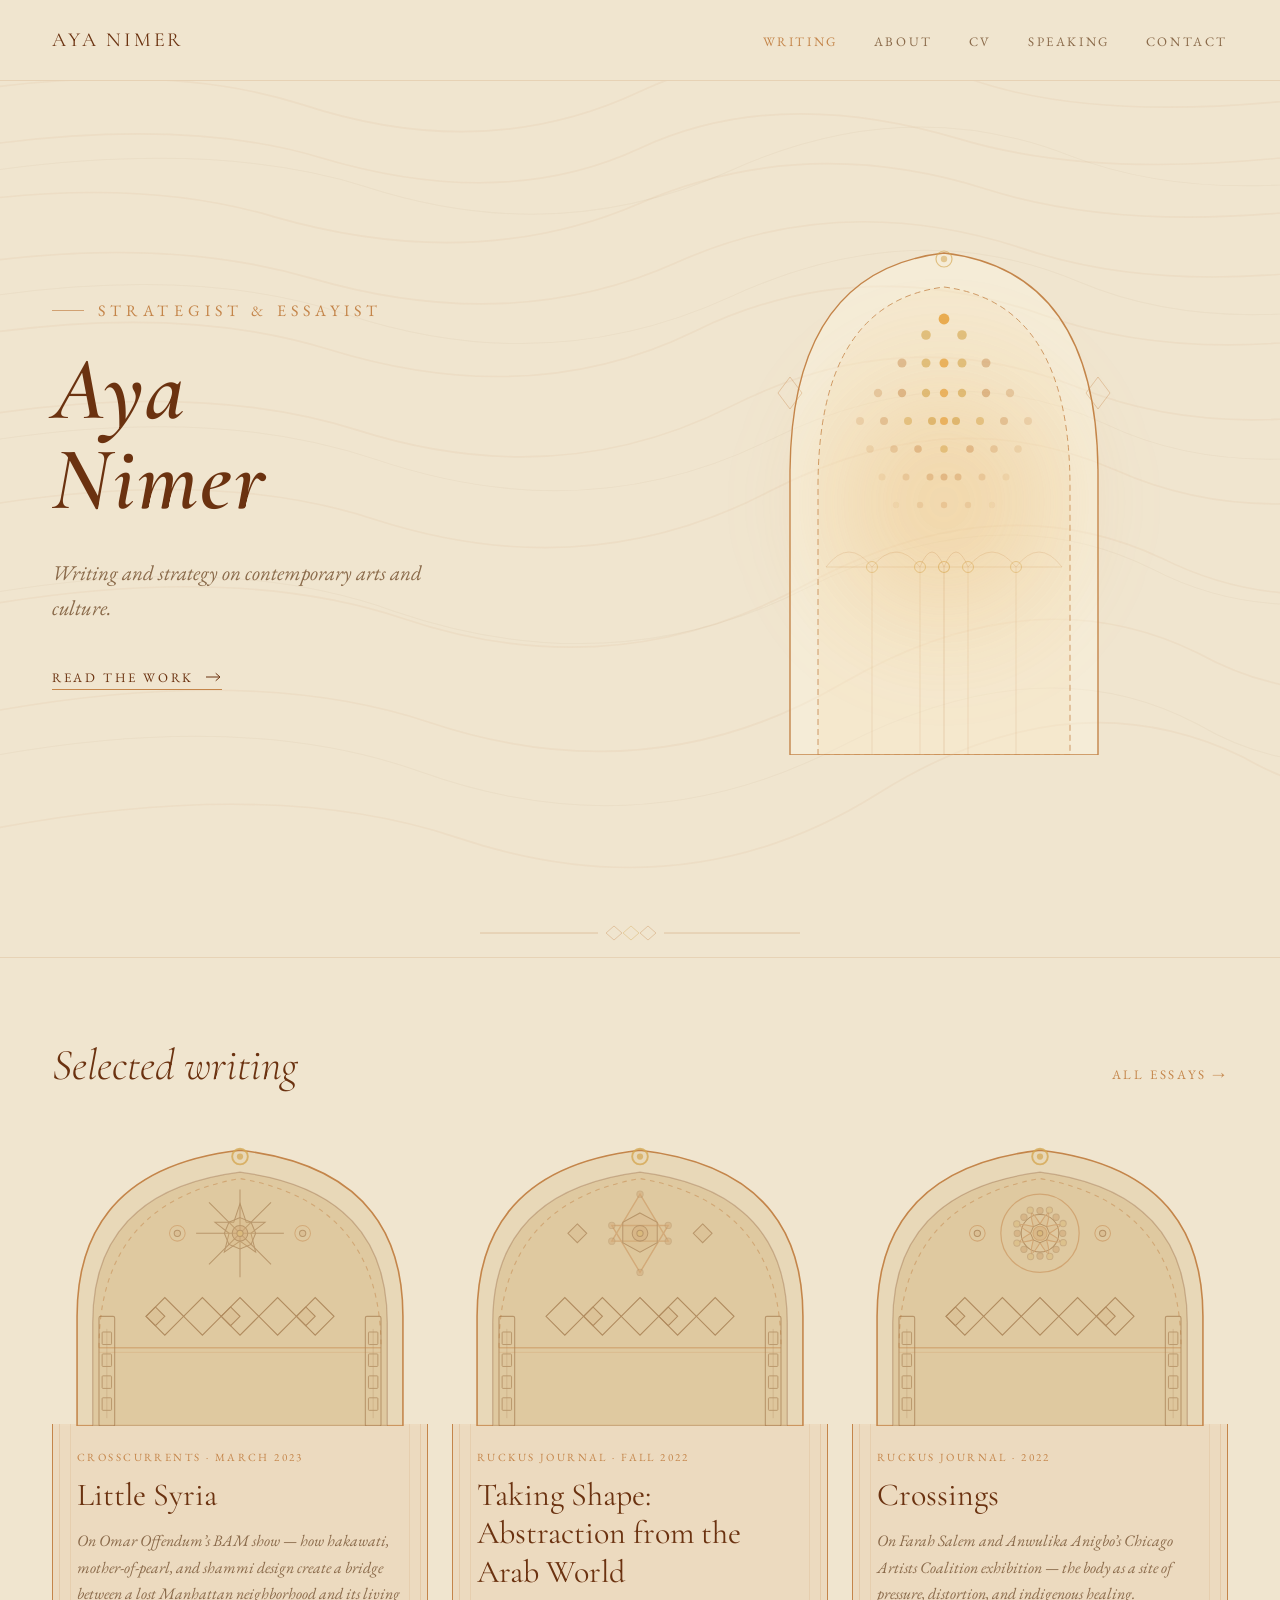
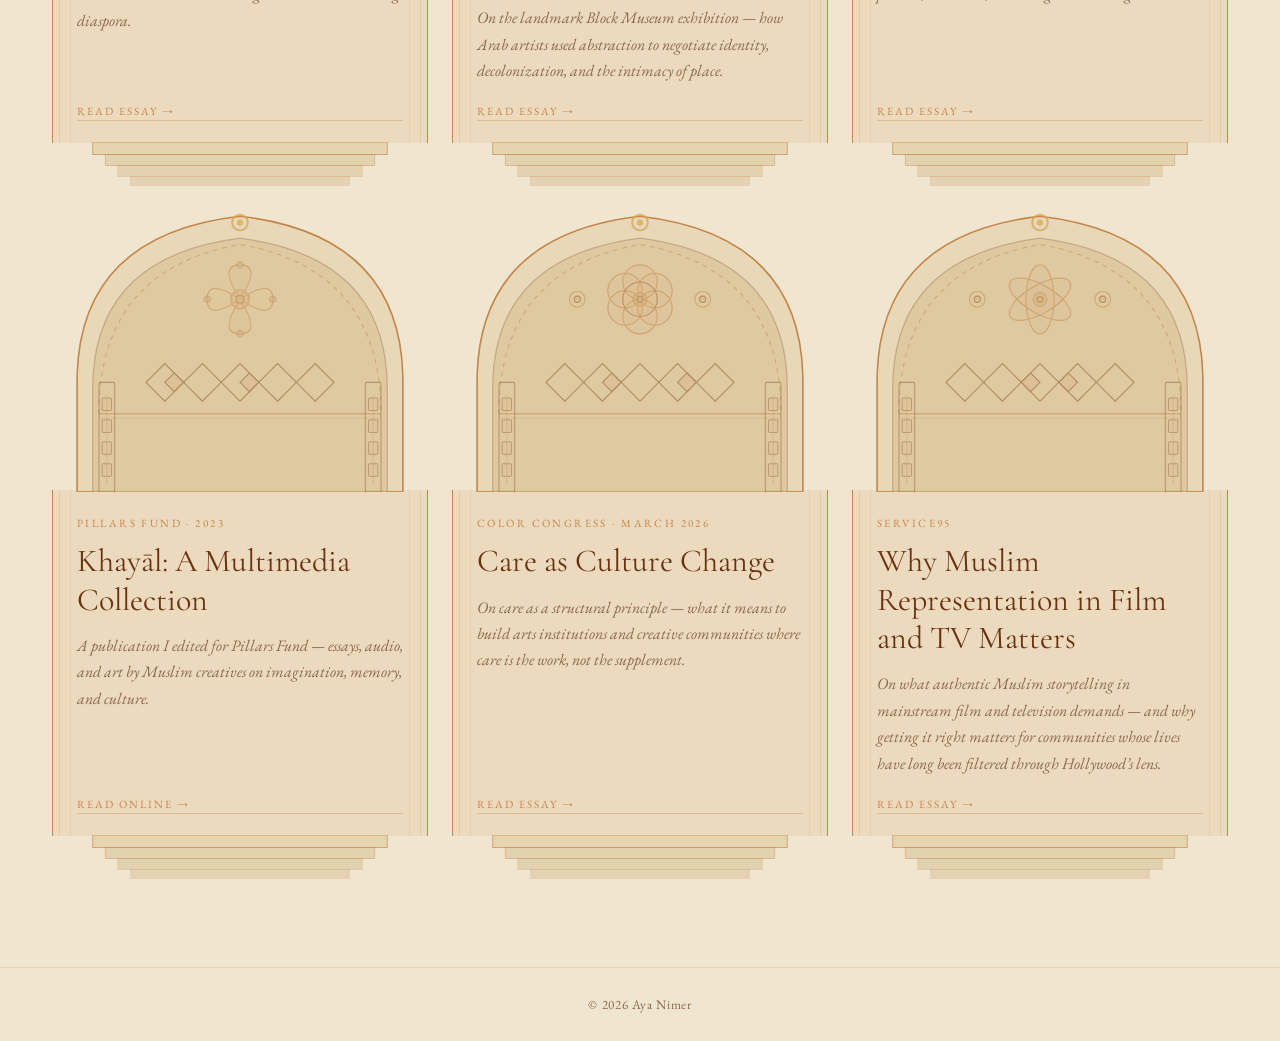
==== commit bfe854dc: "Add writing page and service95 essay card - Create /writing/ page listing all essays in speaking-pag" ====
--- a/index.html
+++ b/index.html
@@ -175,7 +175,7 @@
 
   <!-- DOORWAY ESSAY CARDS -->
   <section class="section-writing" id="essays">
-    <div class="section-header"><h2 class="section-title">Selected writing</h2><a class="see-all" href="/">All essays &#8594;</a></div>
+    <div class="section-header"><h2 class="section-title">Selected writing</h2><a class="see-all" href="/writing/">All essays &#8594;</a></div>
     <div class="essay-grid">
 
       <!-- Door 1 -->
@@ -289,6 +289,29 @@
           <h3 class="door-title">Care as Culture Change</h3>
           <p class="door-note">On care as a structural principle &#8212; what it means to build arts institutions and creative communities where care is the work, not the supplement.</p>
           <a class="door-link" href="https://medium.com/@colorcongress/care-as-culture-change-e79c829ed6e5" target="_blank">Read essay &#8594;</a>
+        </div>
+        <svg class="doorway-steps" viewBox="0 0 240 28" fill="none"><rect width="240" height="28" fill="#F0E5CF"/><rect x="26" y="0" width="188" height="8" fill="#E2CFA4" stroke="#C4854A" stroke-width="0.6" opacity="0.7"/><rect x="34" y="8" width="172" height="7" fill="#D9C394" stroke="#C4854A" stroke-width="0.5" opacity="0.55"/><rect x="42" y="15" width="156" height="7" fill="#D0B882" stroke="#C4854A" stroke-width="0.4" opacity="0.4"/><rect x="50" y="22" width="140" height="6" fill="#C8AD72" stroke="#C4854A" stroke-width="0.3" opacity="0.3"/></svg>
+      </div>
+
+      <!-- Door 6 -->
+      <div class="doorway">
+        <svg class="doorway-frame" viewBox="0 0 240 180" fill="none" xmlns="http://www.w3.org/2000/svg">
+          <rect width="240" height="180" fill="#F0E5CF"/>
+          <path d="M16 180 L16 110 Q16 16 120 4 Q224 16 224 110 L224 180 Z" fill="#E8D8B8" stroke="#C4854A" stroke-width="1"/>
+          <path d="M26 180 L26 114 Q26 30 120 18 Q214 30 214 114 L214 180 Z" fill="#DFC9A0" stroke="rgba(107,50,16,0.25)" stroke-width="0.8"/>
+          <path d="M30 130 Q30 38 120 22 Q210 38 210 130" fill="none" stroke="#C4854A" stroke-width="0.7" stroke-dasharray="3 3" opacity="0.5"/>
+
+          <g opacity="0.55" stroke="#8B5A2B" stroke-width="0.7" fill="none"><polygon points="60,110 72,98 84,110 72,122"/><polygon points="84,110 96,98 108,110 96,122"/><polygon points="108,110 120,98 132,110 120,122"/><polygon points="132,110 144,98 156,110 144,122"/><polygon points="156,110 168,98 180,110 168,122"/><polygon points="108,110 114,104 120,110 114,116" fill="rgba(196,133,74,0.2)"/><polygon points="132,110 138,104 144,110 138,116" fill="rgba(196,133,74,0.2)"/></g>
+          <g opacity="0.5" stroke="#8B5A2B" stroke-width="0.7" fill="none"><ellipse cx="120" cy="57" rx="9" ry="22" fill="rgba(196,133,74,0.08)" stroke="#C4854A" stroke-width="0.8"/><ellipse cx="120" cy="57" rx="9" ry="22" transform="rotate(60 120 57)" fill="rgba(196,133,74,0.08)" stroke="#C4854A" stroke-width="0.8"/><ellipse cx="120" cy="57" rx="9" ry="22" transform="rotate(-60 120 57)" fill="rgba(196,133,74,0.08)" stroke="#C4854A" stroke-width="0.8"/><circle cx="120" cy="57" r="4.5" fill="rgba(196,133,74,0.4)" stroke="#C4854A"/><circle cx="120" cy="57" r="1.8" fill="#D4A853" opacity="0.85"/><circle cx="80" cy="57" r="5" stroke="#C4854A"/><circle cx="80" cy="57" r="2" fill="rgba(196,133,74,0.3)"/><circle cx="160" cy="57" r="5" stroke="#C4854A"/><circle cx="160" cy="57" r="2" fill="rgba(196,133,74,0.3)"/></g>
+          <circle cx="120" cy="8" r="5" fill="none" stroke="#D4A853" stroke-width="1.2" opacity="0.8"/><circle cx="120" cy="8" r="2" fill="#D4A853" opacity="0.7"/>
+          <g opacity="0.45" stroke="#8B5A2B" stroke-width="0.6" fill="none"><rect x="30" y="110" width="10" height="70" rx="1" stroke-width="0.7"/><line x1="35" y1="118" x2="35" y2="175" stroke-width="0.4" opacity="0.6"/><rect x="32" y="120" width="6" height="8" rx="0.5" fill="rgba(196,133,74,0.1)"/><rect x="32" y="134" width="6" height="8" rx="0.5" fill="rgba(196,133,74,0.1)"/><rect x="32" y="148" width="6" height="8" rx="0.5" fill="rgba(196,133,74,0.1)"/><rect x="32" y="162" width="6" height="8" rx="0.5" fill="rgba(196,133,74,0.1)"/><rect x="200" y="110" width="10" height="70" rx="1" stroke-width="0.7"/><line x1="205" y1="118" x2="205" y2="175" stroke-width="0.4" opacity="0.6"/><rect x="202" y="120" width="6" height="8" rx="0.5" fill="rgba(196,133,74,0.1)"/><rect x="202" y="134" width="6" height="8" rx="0.5" fill="rgba(196,133,74,0.1)"/><rect x="202" y="148" width="6" height="8" rx="0.5" fill="rgba(196,133,74,0.1)"/><rect x="202" y="162" width="6" height="8" rx="0.5" fill="rgba(196,133,74,0.1)"/></g>
+          <line x1="30" y1="130" x2="210" y2="130" stroke="#C4854A" stroke-width="1" opacity="0.45"/><line x1="30" y1="133" x2="210" y2="133" stroke="#C4854A" stroke-width="0.5" opacity="0.25"/>
+        </svg>
+        <div class="doorway-panel">
+          <span class="door-pub">Service95</span>
+          <h3 class="door-title">Why Muslim Representation in Film and TV Matters</h3>
+          <p class="door-note">On what authentic Muslim storytelling in mainstream film and television demands &#8212; and why getting it right matters for communities whose lives have long been filtered through Hollywood&#8217;s lens.</p>
+          <a class="door-link" href="https://www.service95.com/why-muslim-representation-in-film-and-tv-matters" target="_blank">Read essay &#8594;</a>
         </div>
         <svg class="doorway-steps" viewBox="0 0 240 28" fill="none"><rect width="240" height="28" fill="#F0E5CF"/><rect x="26" y="0" width="188" height="8" fill="#E2CFA4" stroke="#C4854A" stroke-width="0.6" opacity="0.7"/><rect x="34" y="8" width="172" height="7" fill="#D9C394" stroke="#C4854A" stroke-width="0.5" opacity="0.55"/><rect x="42" y="15" width="156" height="7" fill="#D0B882" stroke="#C4854A" stroke-width="0.4" opacity="0.4"/><rect x="50" y="22" width="140" height="6" fill="#C8AD72" stroke="#C4854A" stroke-width="0.3" opacity="0.3"/></svg>
       </div>
--- a/css/style.css
+++ b/css/style.css
@@ -40,7 +40,7 @@
 .section-header{display:flex;align-items:baseline;justify-content:space-between;margin-bottom:52px;}
 .section-title{font-family:'Cormorant Garamond',serif;font-size:44px;font-weight:300;font-style:italic;color:var(--brick);}
 .see-all{font-size:13px;letter-spacing:0.2em;text-transform:uppercase;color:var(--canyon);cursor:pointer;text-decoration:none;}
-.essay-grid{display:grid;grid-template-columns:repeat(4,1fr);gap:24px;align-items:stretch;}
+.essay-grid{display:grid;grid-template-columns:repeat(3,1fr);gap:24px;align-items:stretch;}
 
 /* Doorway cards */
 .doorway{display:flex;flex-direction:column;cursor:pointer;transition:transform 0.35s ease;text-decoration:none;height:100%;}
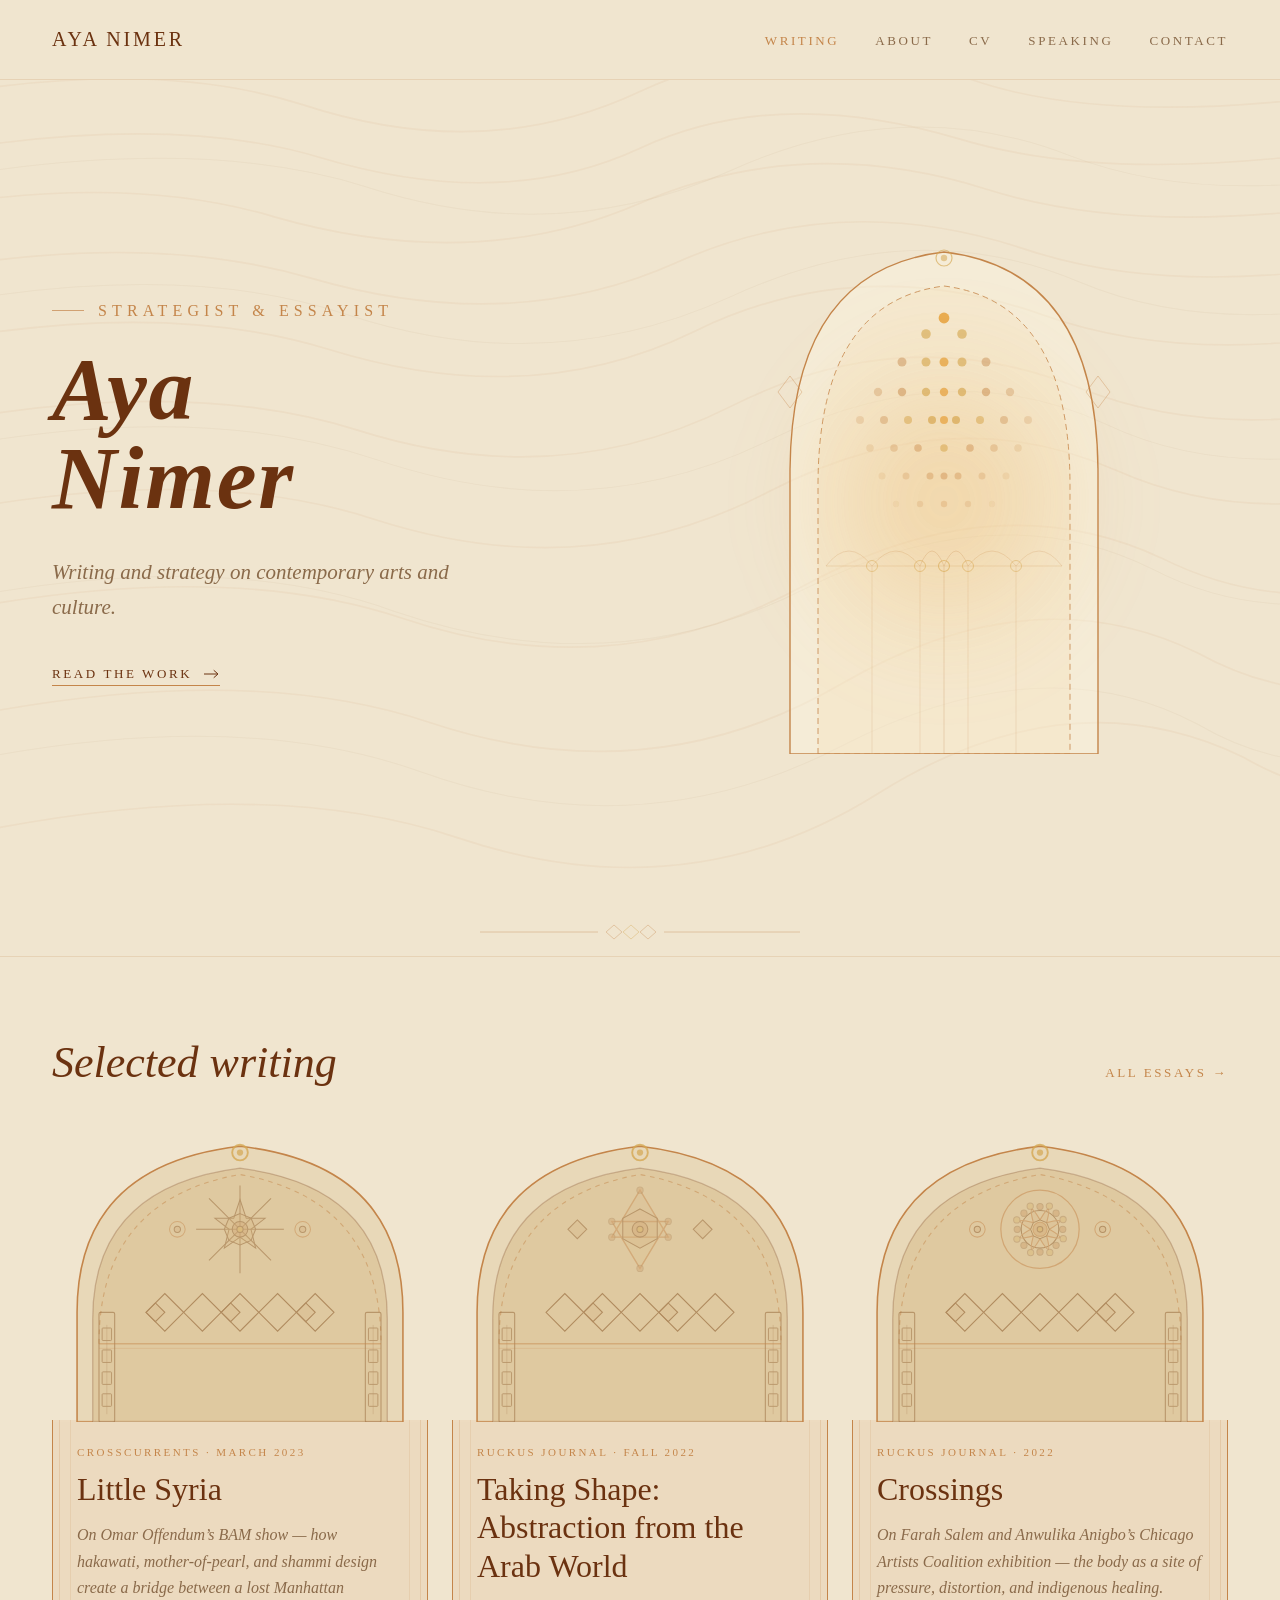
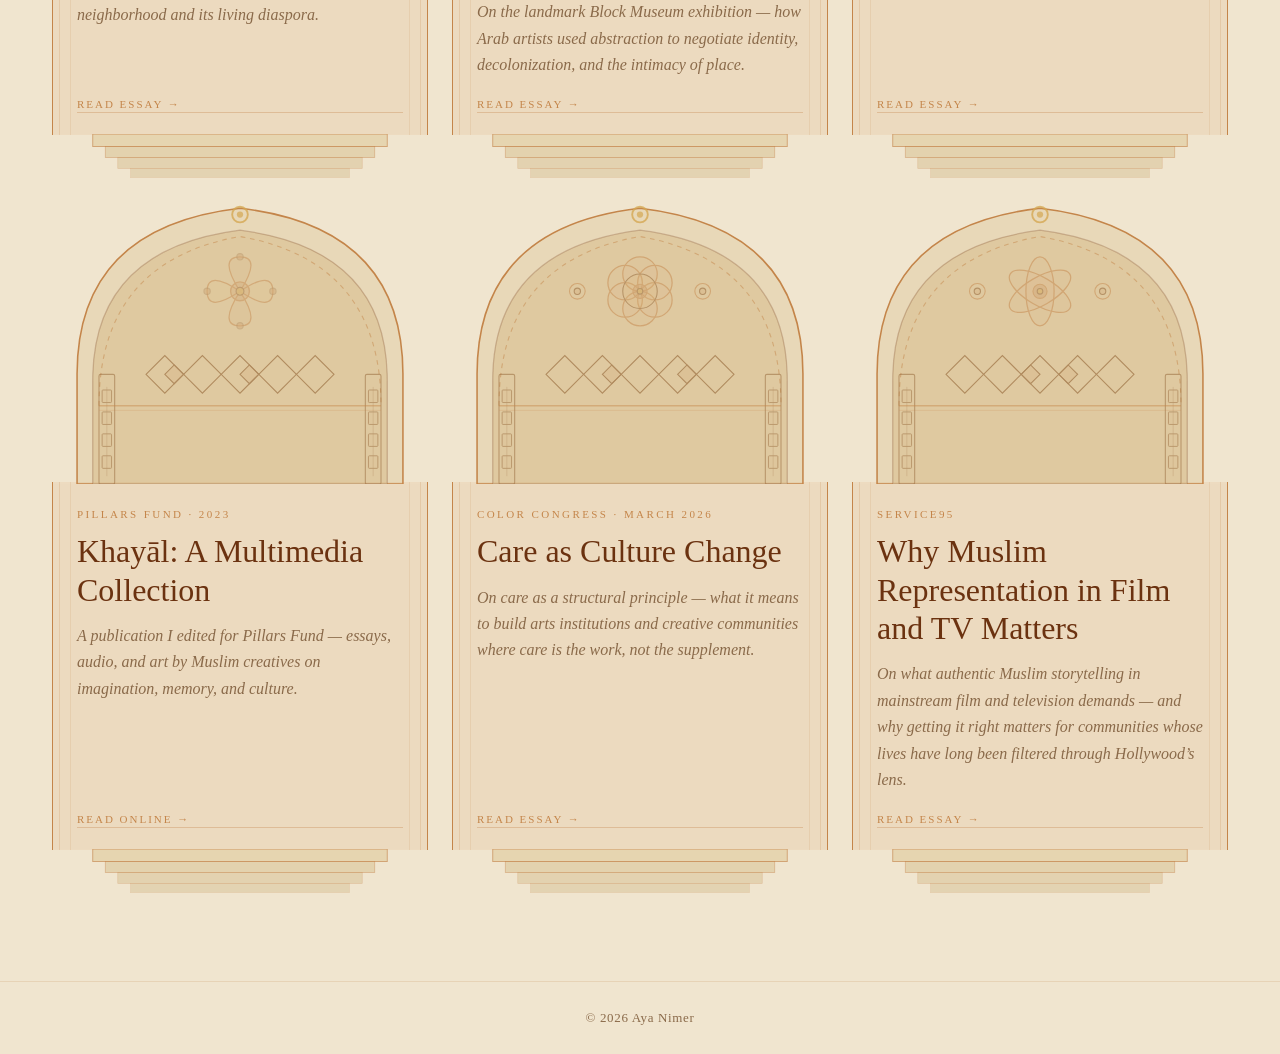
==== commit 0b7654bc: "Security hardening + fix /writing/ URL on GitHub Pages - Add .nojekyll so GitHub Pages skips Jekyll " ====
--- a/index.html
+++ b/index.html
@@ -9,6 +9,9 @@
   <meta name="keywords" content="Aya Nimer, strategist, essayist, cultural strategy, Arab identity, Muslim creatives, Pillars Fund, art criticism, contemporary art">
   <meta name="author" content="Aya Nimer">
   <meta name="robots" content="index, follow">
+  <meta http-equiv="Content-Security-Policy" content="default-src 'self'; style-src 'self' 'unsafe-inline' https://fonts.googleapis.com; font-src 'self' https://fonts.gstatic.com; script-src 'self' 'unsafe-inline'; img-src 'self' data: https:; connect-src https://formspree.io; frame-ancestors 'none';">
+  <meta http-equiv="X-Frame-Options" content="DENY">
+  <meta name="referrer" content="strict-origin-when-cross-origin">
   <link rel="icon" href="/favicon.ico" sizes="any">
   <link rel="icon" href="/favicon.svg" type="image/svg+xml">
   <link rel="icon" type="image/png" href="[data-uri]">
@@ -67,10 +70,7 @@
   </svg>
   <p style="font-family:'EB Garamond',serif;font-size:22px;font-style:italic;color:#8A6A4A;margin-top:20px;opacity:0;animation:loaderFadeIn 0.6s ease 0.5s forwards;letter-spacing:0.04em;">Aya Nimer</p>
 </div>
-<style>
-@keyframes loaderFadeIn{from{opacity:0;}to{opacity:1;}}
-#loader.hidden{opacity:0;pointer-events:none;}
-</style>
+
 <script>
 window.addEventListener('load', function() {
   setTimeout(function() {
@@ -81,16 +81,7 @@
   }, 600);
 });
 </script>
-<script>
-window.addEventListener('load', function() {
-  setTimeout(function() {
-    document.getElementById('loader').classList.add('hidden');
-    setTimeout(function() {
-      document.getElementById('loader').style.display = 'none';
-    }, 900);
-  }, 600);
-});
-</script>
+
 
 <nav>
   <a href="/" class="nav-logo">Aya Nimer</a>
@@ -196,7 +187,7 @@
           <span class="door-pub">CrossCurrents &middot; March 2023</span>
           <h3 class="door-title">Little Syria</h3>
           <p class="door-note">On Omar Offendum&#8217;s BAM show &#8212; how hakawati, mother-of-pearl, and shammi design create a bridge between a lost Manhattan neighborhood and its living diaspora.</p>
-          <a class="door-link" href="https://muse.jhu.edu/article/886058" target="_blank">Read essay &#8594;</a>
+          <a class="door-link" href="https://muse.jhu.edu/article/886058" target="_blank" rel="noopener noreferrer">Read essay &#8594;</a>
         </div>
         <svg class="doorway-steps" viewBox="0 0 240 28" fill="none"><rect width="240" height="28" fill="#F0E5CF"/><rect x="26" y="0" width="188" height="8" fill="#E2CFA4" stroke="#C4854A" stroke-width="0.6" opacity="0.7"/><rect x="34" y="8" width="172" height="7" fill="#D9C394" stroke="#C4854A" stroke-width="0.5" opacity="0.55"/><rect x="42" y="15" width="156" height="7" fill="#D0B882" stroke="#C4854A" stroke-width="0.4" opacity="0.4"/><rect x="50" y="22" width="140" height="6" fill="#C8AD72" stroke="#C4854A" stroke-width="0.3" opacity="0.3"/></svg>
       </div>
@@ -219,7 +210,7 @@
           <span class="door-pub">Ruckus Journal &middot; Fall 2022</span>
           <h3 class="door-title">Taking Shape: Abstraction from the Arab World</h3>
           <p class="door-note">On the landmark Block Museum exhibition &#8212; how Arab artists used abstraction to negotiate identity, decolonization, and the intimacy of place.</p>
-          <a class="door-link" href="https://ruckusjournal.org/Taking-Shape-Abstraction-from-the-Arab-World" target="_blank">Read essay &#8594;</a>
+          <a class="door-link" href="https://ruckusjournal.org/Taking-Shape-Abstraction-from-the-Arab-World" target="_blank" rel="noopener noreferrer">Read essay &#8594;</a>
         </div>
         <svg class="doorway-steps" viewBox="0 0 240 28" fill="none"><rect width="240" height="28" fill="#F0E5CF"/><rect x="26" y="0" width="188" height="8" fill="#E2CFA4" stroke="#C4854A" stroke-width="0.6" opacity="0.7"/><rect x="34" y="8" width="172" height="7" fill="#D9C394" stroke="#C4854A" stroke-width="0.5" opacity="0.55"/><rect x="42" y="15" width="156" height="7" fill="#D0B882" stroke="#C4854A" stroke-width="0.4" opacity="0.4"/><rect x="50" y="22" width="140" height="6" fill="#C8AD72" stroke="#C4854A" stroke-width="0.3" opacity="0.3"/></svg>
       </div>
@@ -242,7 +233,7 @@
           <span class="door-pub">Ruckus Journal &middot; 2022</span>
           <h3 class="door-title">Crossings</h3>
           <p class="door-note">On Farah Salem and Anwulika Anigbo&#8217;s Chicago Artists Coalition exhibition &#8212; the body as a site of pressure, distortion, and indigenous healing.</p>
-          <a class="door-link" href="https://ruckus.cargo.site/Crossings" target="_blank">Read essay &#8594;</a>
+          <a class="door-link" href="https://ruckus.cargo.site/Crossings" target="_blank" rel="noopener noreferrer">Read essay &#8594;</a>
         </div>
         <svg class="doorway-steps" viewBox="0 0 240 28" fill="none"><rect width="240" height="28" fill="#F0E5CF"/><rect x="26" y="0" width="188" height="8" fill="#E2CFA4" stroke="#C4854A" stroke-width="0.6" opacity="0.7"/><rect x="34" y="8" width="172" height="7" fill="#D9C394" stroke="#C4854A" stroke-width="0.5" opacity="0.55"/><rect x="42" y="15" width="156" height="7" fill="#D0B882" stroke="#C4854A" stroke-width="0.4" opacity="0.4"/><rect x="50" y="22" width="140" height="6" fill="#C8AD72" stroke="#C4854A" stroke-width="0.3" opacity="0.3"/></svg>
       </div>
@@ -265,7 +256,7 @@
           <span class="door-pub">Pillars Fund &middot; 2023</span>
           <h3 class="door-title">Khay&#257;l: A Multimedia Collection</h3>
           <p class="door-note">A publication I edited for Pillars Fund &#8212; essays, audio, and art by Muslim creatives on imagination, memory, and culture.</p>
-          <a class="door-link" href="https://drive.google.com/file/d/17d9DXfNMVJkaT7rUma5-0aMJO0f1y_1t/view?usp=sharing" target="_blank">Read online &#8594;</a>
+          <a class="door-link" href="https://drive.google.com/file/d/17d9DXfNMVJkaT7rUma5-0aMJO0f1y_1t/view?usp=sharing" target="_blank" rel="noopener noreferrer">Read online &#8594;</a>
         </div>
         <svg class="doorway-steps" viewBox="0 0 240 28" fill="none"><rect width="240" height="28" fill="#F0E5CF"/><rect x="26" y="0" width="188" height="8" fill="#E2CFA4" stroke="#C4854A" stroke-width="0.6" opacity="0.7"/><rect x="34" y="8" width="172" height="7" fill="#D9C394" stroke="#C4854A" stroke-width="0.5" opacity="0.55"/><rect x="42" y="15" width="156" height="7" fill="#D0B882" stroke="#C4854A" stroke-width="0.4" opacity="0.4"/><rect x="50" y="22" width="140" height="6" fill="#C8AD72" stroke="#C4854A" stroke-width="0.3" opacity="0.3"/></svg>
       </div>
@@ -288,7 +279,7 @@
           <span class="door-pub">Color Congress &middot; March 2026</span>
           <h3 class="door-title">Care as Culture Change</h3>
           <p class="door-note">On care as a structural principle &#8212; what it means to build arts institutions and creative communities where care is the work, not the supplement.</p>
-          <a class="door-link" href="https://medium.com/@colorcongress/care-as-culture-change-e79c829ed6e5" target="_blank">Read essay &#8594;</a>
+          <a class="door-link" href="https://medium.com/@colorcongress/care-as-culture-change-e79c829ed6e5" target="_blank" rel="noopener noreferrer">Read essay &#8594;</a>
         </div>
         <svg class="doorway-steps" viewBox="0 0 240 28" fill="none"><rect width="240" height="28" fill="#F0E5CF"/><rect x="26" y="0" width="188" height="8" fill="#E2CFA4" stroke="#C4854A" stroke-width="0.6" opacity="0.7"/><rect x="34" y="8" width="172" height="7" fill="#D9C394" stroke="#C4854A" stroke-width="0.5" opacity="0.55"/><rect x="42" y="15" width="156" height="7" fill="#D0B882" stroke="#C4854A" stroke-width="0.4" opacity="0.4"/><rect x="50" y="22" width="140" height="6" fill="#C8AD72" stroke="#C4854A" stroke-width="0.3" opacity="0.3"/></svg>
       </div>
@@ -311,7 +302,7 @@
           <span class="door-pub">Service95</span>
           <h3 class="door-title">Why Muslim Representation in Film and TV Matters</h3>
           <p class="door-note">On what authentic Muslim storytelling in mainstream film and television demands &#8212; and why getting it right matters for communities whose lives have long been filtered through Hollywood&#8217;s lens.</p>
-          <a class="door-link" href="https://www.service95.com/why-muslim-representation-in-film-and-tv-matters" target="_blank">Read essay &#8594;</a>
+          <a class="door-link" href="https://www.service95.com/why-muslim-representation-in-film-and-tv-matters" target="_blank" rel="noopener noreferrer">Read essay &#8594;</a>
         </div>
         <svg class="doorway-steps" viewBox="0 0 240 28" fill="none"><rect width="240" height="28" fill="#F0E5CF"/><rect x="26" y="0" width="188" height="8" fill="#E2CFA4" stroke="#C4854A" stroke-width="0.6" opacity="0.7"/><rect x="34" y="8" width="172" height="7" fill="#D9C394" stroke="#C4854A" stroke-width="0.5" opacity="0.55"/><rect x="42" y="15" width="156" height="7" fill="#D0B882" stroke="#C4854A" stroke-width="0.4" opacity="0.4"/><rect x="50" y="22" width="140" height="6" fill="#C8AD72" stroke="#C4854A" stroke-width="0.3" opacity="0.3"/></svg>
       </div>
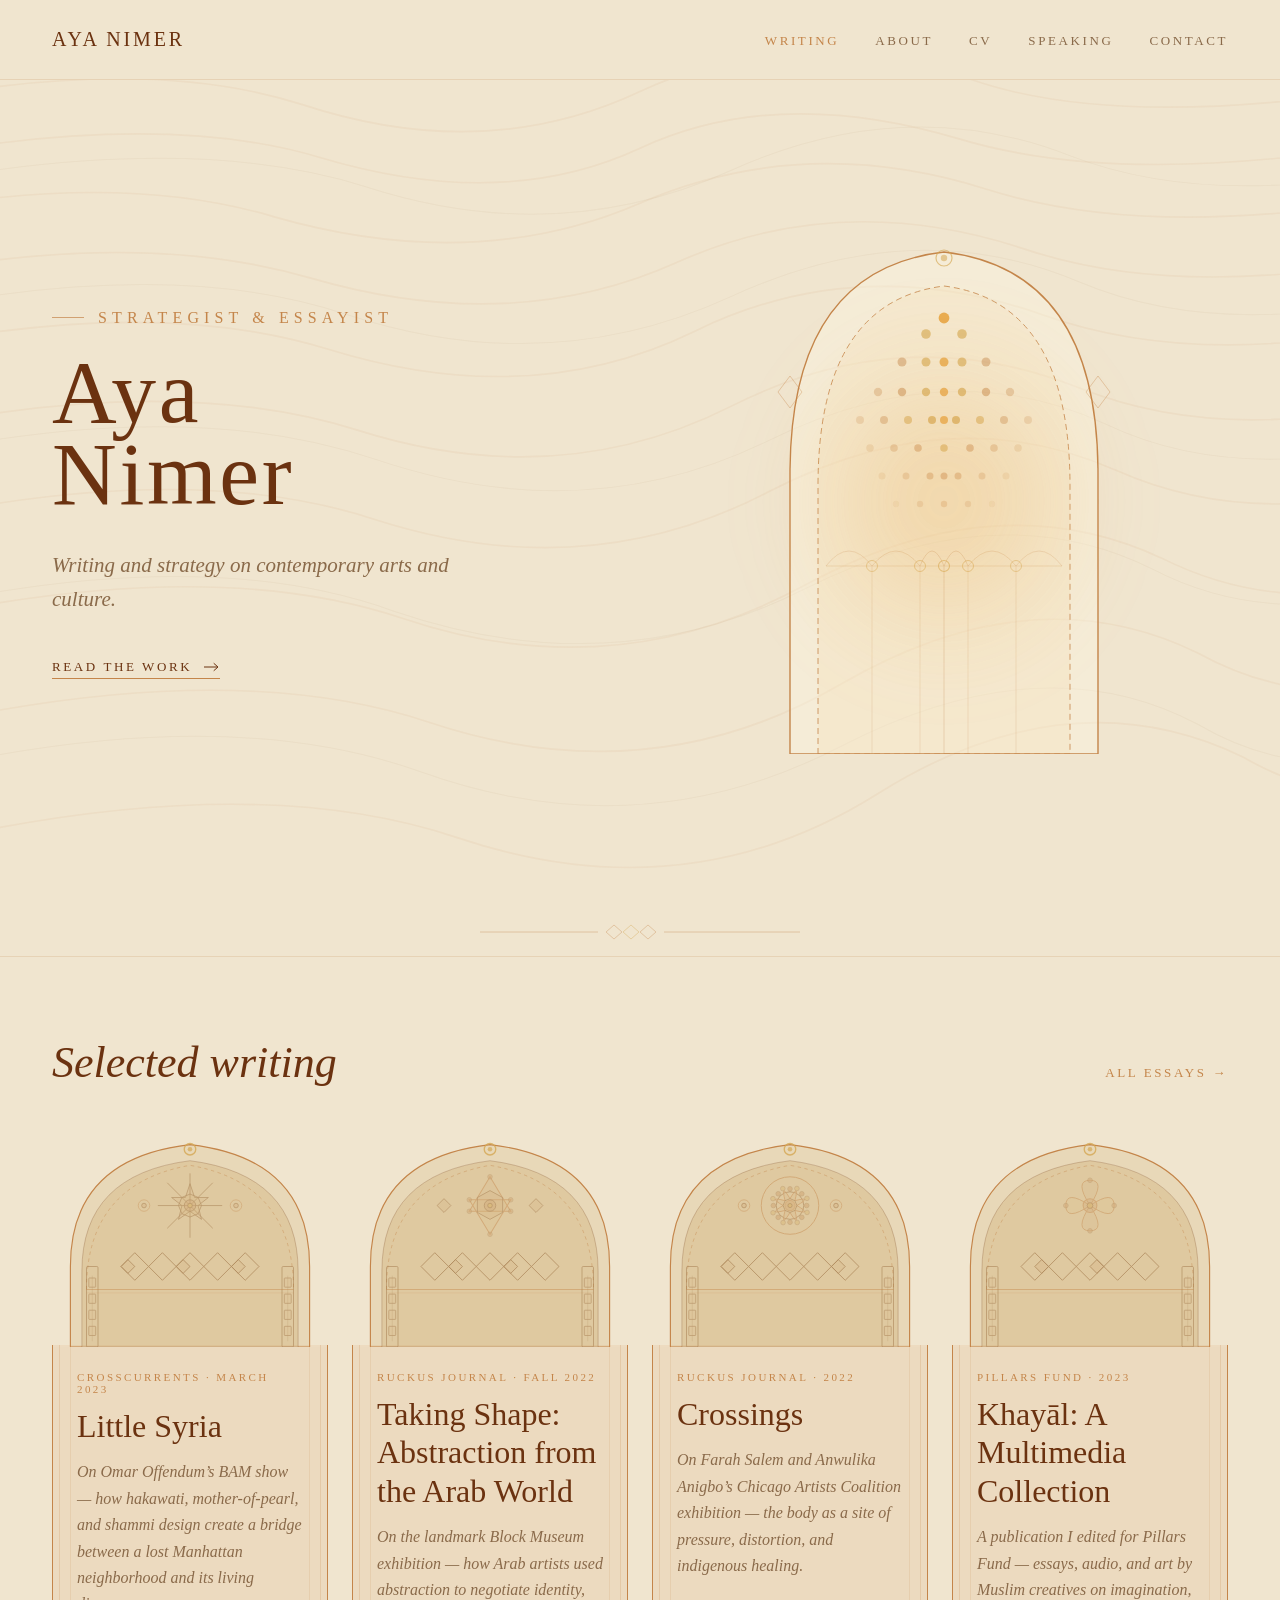
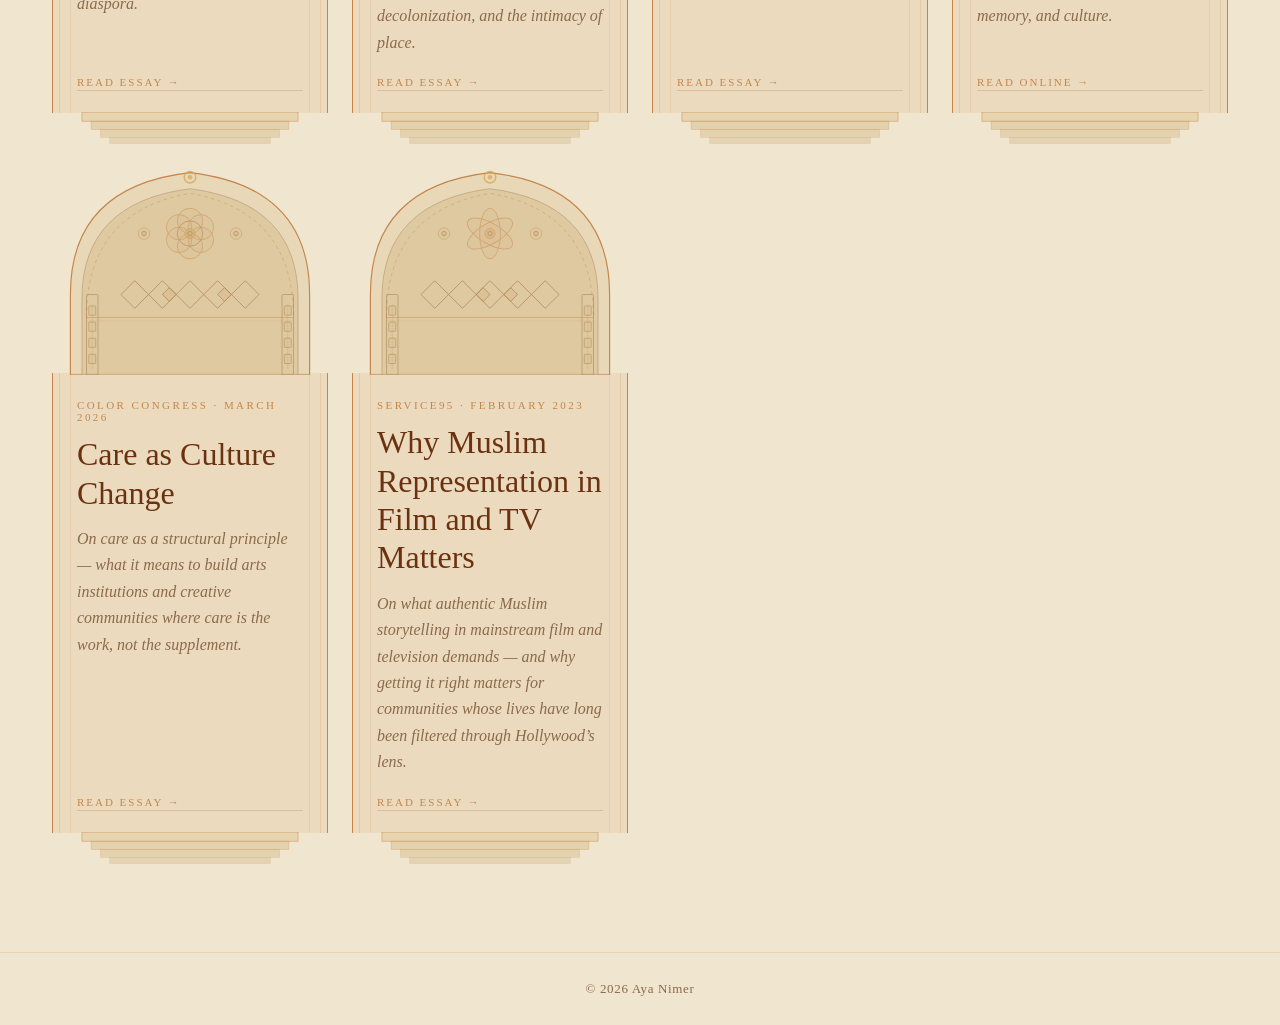
==== commit 6c4e122c: "Add February 2023 date to Service95 essay https://claude.ai/code/session_017yUH6Z5uHdcEThKTsxMF4w" ====
--- a/index.html
+++ b/index.html
@@ -86,7 +86,7 @@
 <nav>
   <a href="/" class="nav-logo">Aya Nimer</a>
   <ul class="nav-links">
-    <li><a href="/" class="active">Writing</a></li>
+    <li><a href="/writing/" class="active">Writing</a></li>
     <li><a href="/about/">About</a></li>
     <li><a href="/cv/">CV</a></li>
     <li><a href="/speaking/">Speaking</a></li>
@@ -299,7 +299,7 @@
           <line x1="30" y1="130" x2="210" y2="130" stroke="#C4854A" stroke-width="1" opacity="0.45"/><line x1="30" y1="133" x2="210" y2="133" stroke="#C4854A" stroke-width="0.5" opacity="0.25"/>
         </svg>
         <div class="doorway-panel">
-          <span class="door-pub">Service95</span>
+          <span class="door-pub">Service95 &middot; February 2023</span>
           <h3 class="door-title">Why Muslim Representation in Film and TV Matters</h3>
           <p class="door-note">On what authentic Muslim storytelling in mainstream film and television demands &#8212; and why getting it right matters for communities whose lives have long been filtered through Hollywood&#8217;s lens.</p>
           <a class="door-link" href="https://www.service95.com/why-muslim-representation-in-film-and-tv-matters" target="_blank" rel="noopener noreferrer">Read essay &#8594;</a>
--- a/css/style.css
+++ b/css/style.css
@@ -23,7 +23,7 @@
 @keyframes fadeUp{from{opacity:0;transform:translateY(20px);}to{opacity:1;transform:translateY(0);}}
 .hero-eyebrow{font-size:16px;letter-spacing:0.32em;text-transform:uppercase;color:var(--canyon);margin-bottom:24px;display:flex;align-items:center;gap:14px;}
 .hero-eyebrow::before{content:'';width:32px;height:1px;background:var(--canyon);opacity:0.7;}
-.hero-name{font-family:'Cormorant Garamond',serif;font-size:clamp(68px,7vw,96px);font-weight:600;font-style:italic;line-height:1;color:var(--brick);letter-spacing:0.02em;margin-bottom:32px;}
+.hero-name{font-family:'Cormorant Garamond',serif;font-size:clamp(68px,7vw,96px);font-weight:300;line-height:0.92;color:var(--brick);letter-spacing:0.03em;margin-bottom:32px;}
 .hero-tagline{font-size:21px;font-style:italic;color:var(--dust);line-height:1.65;max-width:400px;margin-bottom:40px;}
 .hero-cta{display:inline-flex;align-items:center;gap:12px;font-size:13px;letter-spacing:0.2em;text-transform:uppercase;color:var(--brick);cursor:pointer;padding-bottom:3px;border-bottom:1px solid var(--canyon);transition:gap 0.3s,color 0.2s;text-decoration:none;}
 .hero-cta:hover{gap:20px;color:var(--canyon);}
@@ -40,7 +40,7 @@
 .section-header{display:flex;align-items:baseline;justify-content:space-between;margin-bottom:52px;}
 .section-title{font-family:'Cormorant Garamond',serif;font-size:44px;font-weight:300;font-style:italic;color:var(--brick);}
 .see-all{font-size:13px;letter-spacing:0.2em;text-transform:uppercase;color:var(--canyon);cursor:pointer;text-decoration:none;}
-.essay-grid{display:grid;grid-template-columns:repeat(3,1fr);gap:24px;align-items:stretch;}
+.essay-grid{display:grid;grid-template-columns:repeat(4,1fr);gap:24px;align-items:stretch;}
 
 /* Doorway cards */
 .doorway{display:flex;flex-direction:column;cursor:pointer;transition:transform 0.35s ease;text-decoration:none;height:100%;}
@@ -56,31 +56,36 @@
 .door-link{display:inline-flex;align-items:center;gap:6px;font-size:11px;letter-spacing:0.18em;text-transform:uppercase;color:var(--canyon);text-decoration:none;border-bottom:1px solid rgba(196,133,74,0.35);padding-bottom:2px;}
 .doorway-steps{width:100%;flex-shrink:0;margin-top:-1px;}
 
-/* ABOUT */
-.about-hero{padding:80px 52px 0;display:grid;grid-template-columns:1fr 1fr;gap:64px;align-items:start;}
-.about-kicker{font-size:12px;letter-spacing:0.3em;text-transform:uppercase;color:var(--canyon);margin-bottom:22px;display:flex;align-items:center;gap:12px;}
-.about-kicker::before{content:'';width:28px;height:1px;background:var(--canyon);}
-.about-headline{font-family:'Cormorant Garamond',serif;font-size:62px;font-weight:300;line-height:1.0;color:var(--brick);}
-.about-headline em{font-style:normal;color:var(--brick);}
-.about-intro{font-size:21px;font-style:normal;color:var(--ink-soft);line-height:1.72;margin-bottom:24px;}
-.about-intro strong{font-style:normal;color:var(--brick);font-weight:500;}
-
-.about-photo-row{padding:52px 52px 68px;display:grid;grid-template-columns:1fr 1fr;gap:56px;align-items:start;border-bottom:1px solid rgba(196,133,74,0.18);}
+/* ABOUT — new two-column layout */
+.about-new{display:grid;grid-template-columns:2fr 3fr;gap:80px;padding:72px 52px 88px;align-items:start;}
+.about-new-left{position:sticky;top:40px;}
+.about-tagline{font-family:'Cormorant Garamond',serif;font-size:72px;font-weight:300;line-height:1.05;color:var(--brick);margin-bottom:44px;}
+.about-tagline em{font-style:italic;}
 .about-photo-wrap img{width:100%;display:block;filter:sepia(6%) saturate(90%);}
-.photo-credit{font-size:12px;font-style:italic;color:var(--dust);margin-top:12px;letter-spacing:0.04em;}
-.photo-credit a{color:var(--canyon);text-decoration:none;}
-.about-body-right{padding-top:4px;}
-.about-copy p{font-size:19px;color:var(--ink-soft);line-height:1.82;margin-bottom:22px;}
-.about-pull{font-family:'Cormorant Garamond',serif;font-size:27px;font-weight:300;font-style:italic;color:var(--canyon);line-height:1.45;border-left:2px solid var(--canyon);padding:4px 0 4px 26px;margin:36px 0;border-radius:0;}
-.sidebar-section{margin-bottom:32px;}
-.sidebar-label{font-size:11px;letter-spacing:0.25em;text-transform:uppercase;color:var(--canyon);margin-bottom:12px;display:flex;align-items:center;gap:10px;}
-.sidebar-label::after{content:'';flex:1;height:1px;background:rgba(196,133,74,0.25);}
-.sidebar-item{font-size:17px;color:var(--ink-soft);line-height:1.6;padding:9px 0;border-bottom:1px solid rgba(196,133,74,0.1);}
-.sidebar-item:last-child{border-bottom:none;}
-.sidebar-item small{display:block;font-size:13px;color:var(--dust);font-style:italic;}
-.social-links{display:flex;gap:18px;margin-top:10px;}
-.social-link{display:inline-flex;align-items:center;gap:7px;font-size:12px;letter-spacing:0.16em;text-transform:uppercase;color:var(--dust);text-decoration:none;padding-bottom:2px;border-bottom:1px solid rgba(196,133,74,0.25);transition:color 0.2s,border-color 0.2s;}
-.social-link:hover{color:var(--canyon);border-color:var(--canyon);}
+.about-photo-credit{font-size:12px;font-style:italic;color:var(--dust);margin-top:10px;letter-spacing:0.03em;}
+.about-photo-credit a{color:var(--canyon);text-decoration:none;}
+
+.about-lead{font-size:19px;font-weight:600;color:var(--ink);line-height:1.68;margin-bottom:20px;}
+.about-body-p{font-size:18px;color:var(--ink-soft);line-height:1.82;margin-bottom:20px;}
+.about-quote{font-family:'Cormorant Garamond',serif;font-size:26px;font-weight:300;font-style:italic;color:var(--canyon);line-height:1.45;border-left:2px solid var(--canyon);padding:4px 0 4px 26px;margin:32px 0;}
+
+.about-meta{display:grid;grid-template-columns:1fr 1fr;gap:40px;padding:32px 0;border-top:1px solid rgba(196,133,74,0.22);border-bottom:1px solid rgba(196,133,74,0.22);margin:40px 0 36px;}
+.about-meta-label{font-size:11px;letter-spacing:0.28em;text-transform:uppercase;color:var(--canyon);margin-bottom:14px;display:flex;align-items:center;gap:12px;}
+.about-meta-label::after{content:'';flex:1;height:1px;background:rgba(196,133,74,0.3);}
+.about-meta-title{font-size:18px;font-weight:600;color:var(--ink);margin-bottom:4px;}
+.about-meta-sub{font-size:15px;font-style:italic;color:var(--dust);}
+.about-social{display:flex;flex-direction:column;gap:10px;margin-top:2px;}
+.about-social-link{display:inline-flex;align-items:center;gap:7px;font-size:12px;letter-spacing:0.16em;text-transform:uppercase;color:var(--dust);text-decoration:none;padding-bottom:2px;border-bottom:1px solid rgba(196,133,74,0.25);transition:color 0.2s,border-color 0.2s;align-self:flex-start;}
+.about-social-link:hover{color:var(--canyon);border-color:var(--canyon);}
+
+.about-writing-in{margin-top:4px;}
+.about-pubs{display:flex;gap:28px;align-items:baseline;flex-wrap:wrap;margin-top:16px;}
+.pub-acacia{font-size:13px;letter-spacing:0.35em;font-weight:300;text-transform:uppercase;color:var(--ink-soft);}
+.pub-ruckus{font-family:'Cormorant Garamond',serif;font-size:22px;font-weight:700;font-style:italic;color:var(--ink);}
+.pub-colorcongress{font-size:10px;letter-spacing:0.22em;font-weight:500;text-transform:uppercase;color:var(--ink-soft);line-height:1.5;}
+.pub-service95{font-size:13px;letter-spacing:0.18em;font-weight:400;text-transform:uppercase;color:var(--ink-soft);}
+.pub-crosscurrents{font-size:12px;letter-spacing:0.22em;font-weight:700;text-transform:uppercase;color:var(--ink);}
+
 
 .about-contact{background:var(--brick);padding:56px 52px;display:grid;grid-template-columns:1fr 1fr;gap:52px;align-items:center;position:relative;overflow:hidden;}
 .about-contact::before{content:'';position:absolute;inset:0;background-image:url("data:image/svg+xml,%3Csvg xmlns='http://www.w3.org/2000/svg' width='48' height='48'%3E%3Ccircle cx='24' cy='24' r='1.5' fill='%23D4A853' opacity='0.12'/%3E%3Ccircle cx='8' cy='8' r='1' fill='%23D4A853' opacity='0.08'/%3E%3Ccircle cx='40' cy='40' r='1' fill='%23D4A853' opacity='0.08'/%3E%3C/svg%3E");pointer-events:none;}
@@ -115,23 +120,23 @@
 
 /* CV */
 .cv-header{padding:72px 52px 52px;border-bottom:1px solid rgba(196,133,74,0.18);display:grid;grid-template-columns:1fr auto;align-items:end;gap:40px;}
-.cv-name{font-family:'Cormorant Garamond',serif;font-size:64px;font-weight:600;color:var(--brick);line-height:1;margin-bottom:12px;}
-.cv-tagline{font-size:20px;font-style:italic;color:var(--dust);max-width:480px;line-height:1.6;}
+.cv-name{font-family:'Cormorant Garamond',serif;font-size:60px;font-weight:300;color:var(--brick);line-height:1;margin-bottom:12px;}
+.cv-tagline{font-size:18px;font-style:italic;color:var(--dust);max-width:480px;line-height:1.6;}
 .cv-contact-block{text-align:right;}
 .cv-contact-block p{font-size:14px;color:var(--dust);line-height:1.9;}
 .cv-contact-block a{color:var(--canyon);text-decoration:none;}
-.cv-body{padding:56px 52px;display:grid;grid-template-columns:3fr 2fr;gap:64px;}
+.cv-body{padding:56px 52px;display:grid;grid-template-columns:2fr 1fr;gap:64px;}
 .cv-section{margin-bottom:48px;}
-.cv-section-label{font-size:13px;letter-spacing:0.28em;text-transform:uppercase;color:var(--canyon);margin-bottom:22px;display:flex;align-items:center;gap:12px;}
+.cv-section-label{font-size:11px;letter-spacing:0.28em;text-transform:uppercase;color:var(--canyon);margin-bottom:22px;display:flex;align-items:center;gap:12px;}
 .cv-section-label::after{content:'';flex:1;height:1px;background:rgba(196,133,74,0.25);}
 .cv-role{margin-bottom:30px;padding-bottom:30px;border-bottom:1px solid rgba(196,133,74,0.1);}
 .cv-role:last-child{border-bottom:none;padding-bottom:0;}
 .cv-role-header{display:flex;justify-content:space-between;align-items:baseline;margin-bottom:5px;}
-.cv-org{font-family:'Cormorant Garamond',serif;font-size:24px;font-weight:400;color:var(--brick);}
-.cv-dates{font-size:15px;color:var(--dust);letter-spacing:0.06em;white-space:nowrap;}
-.cv-title{font-size:17px;letter-spacing:0.06em;text-transform:uppercase;color:var(--canyon);margin-bottom:14px;}
+.cv-org{font-family:'Cormorant Garamond',serif;font-size:28px;font-weight:400;color:var(--brick);}
+.cv-dates{font-size:13px;color:var(--dust);letter-spacing:0.06em;white-space:nowrap;}
+.cv-title{font-size:15px;letter-spacing:0.06em;text-transform:uppercase;color:var(--canyon);margin-bottom:14px;}
 .cv-bullets{list-style:none;}
-.cv-bullets li{font-size:20px;color:var(--ink-soft);line-height:1.8;margin-bottom:10px;padding-left:18px;position:relative;}
+.cv-bullets li{font-size:18px;color:var(--ink-soft);line-height:1.8;margin-bottom:10px;padding-left:18px;position:relative;}
 .cv-bullets li::before{content:'–';position:absolute;left:0;color:var(--canyon);opacity:0.6;}
 
 footer{position:relative;z-index:1;padding:28px 52px;border-top:1px solid rgba(196,133,74,0.18);display:flex;justify-content:center;}
@@ -158,15 +163,12 @@
   .section-title{font-size:34px;}
   .essay-grid{grid-template-columns:1fr 1fr;gap:16px;}
 
-  .about-hero{padding:52px 24px 0;grid-template-columns:1fr;gap:32px;}
-  .about-headline{font-size:48px;}
-  .about-intro{font-size:18px;}
-
-  .about-photo-row{padding:36px 24px 52px;grid-template-columns:1fr;gap:36px;}
-  .about-body-right{padding-top:0;}
-  .about-copy p{font-size:17px;}
-  .about-pull{font-size:22px;}
-
+  .about-new{padding:52px 24px 60px;grid-template-columns:1fr;gap:40px;}
+  .about-new-left{position:static;}
+  .about-tagline{font-size:52px;margin-bottom:32px;}
+  .about-lead{font-size:17px;}
+  .about-body-p{font-size:17px;}
+  .about-meta{grid-template-columns:1fr;}
   .about-contact{padding:44px 24px;grid-template-columns:1fr;gap:28px;}
   .contact-headline{font-size:38px;}
   .contact-body{font-size:17px;}
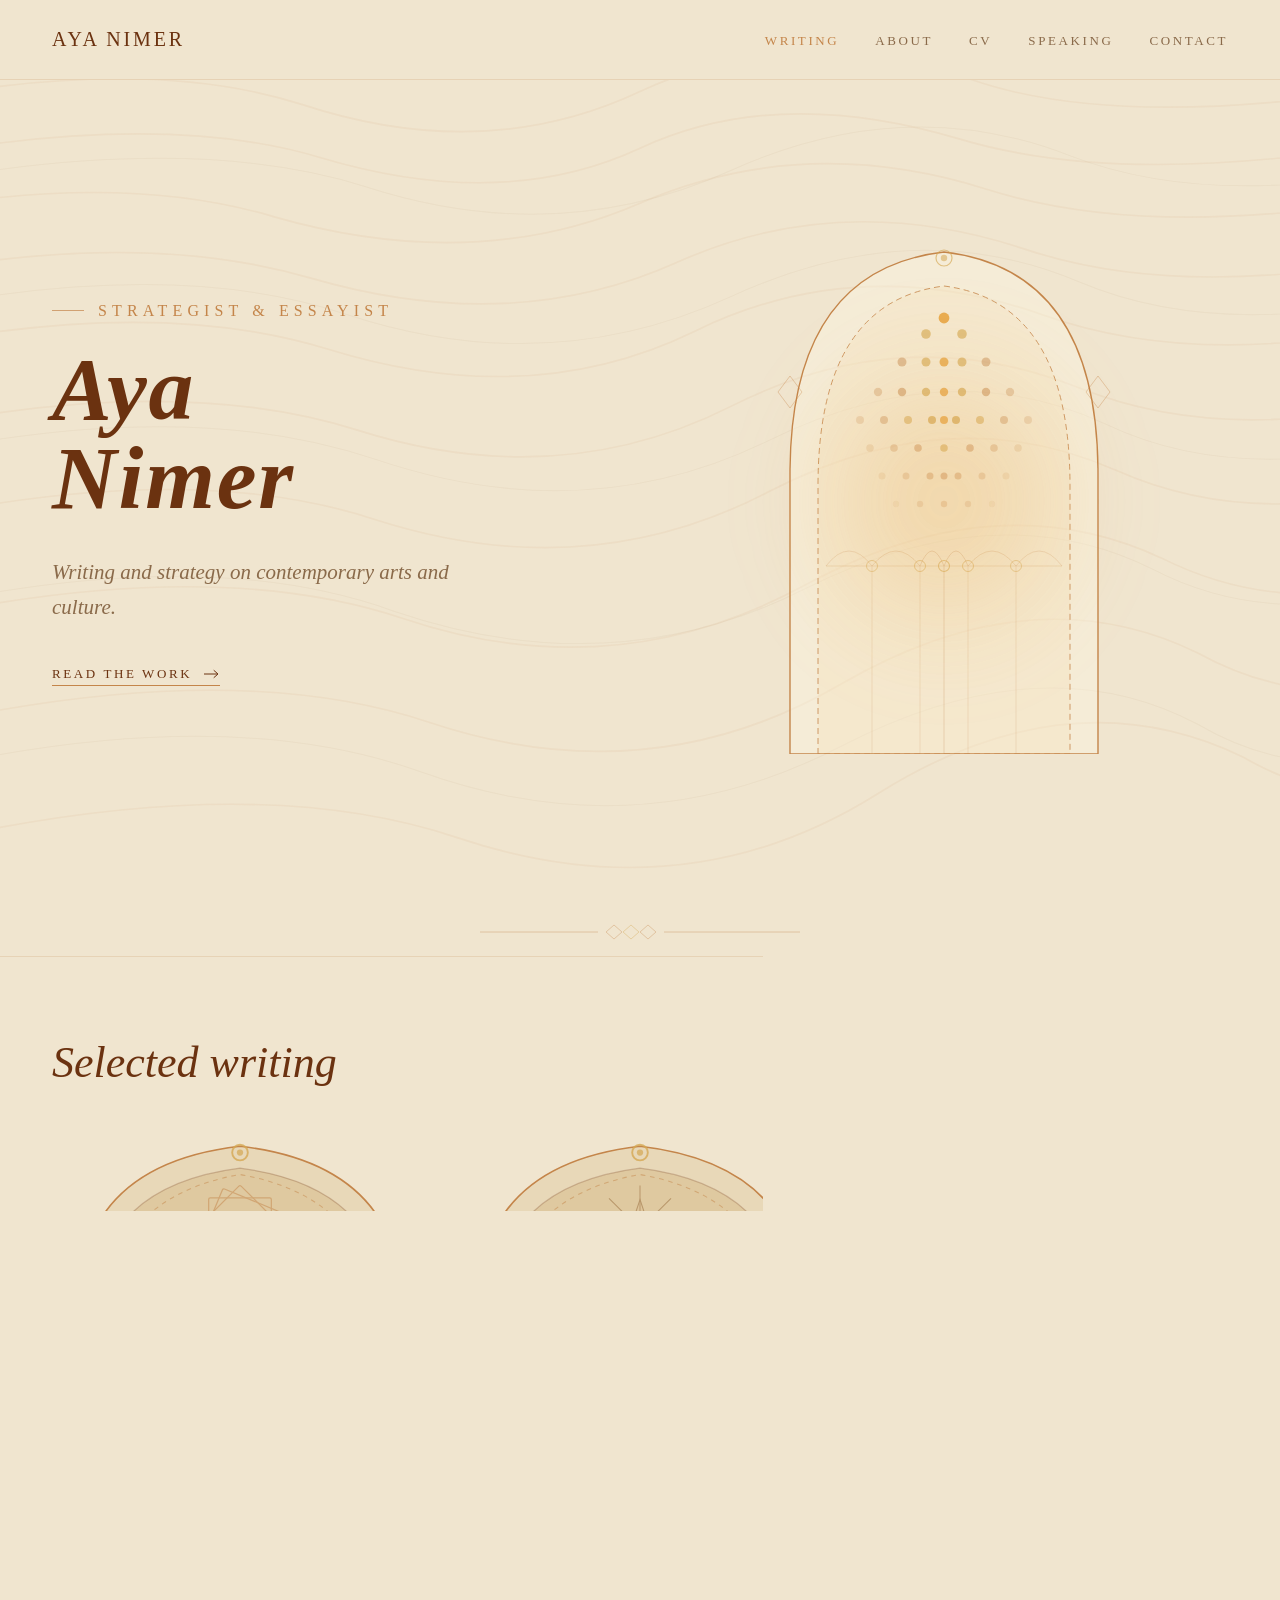
==== commit 6867dee6: "Add Acacia essay: On Palestine 36 and the Ethics of Collective Loss" ====
--- a/index.html
+++ b/index.html
@@ -169,6 +169,39 @@
     <div class="section-header"><h2 class="section-title">Selected writing</h2><a class="see-all" href="/writing/">All essays &#8594;</a></div>
     <div class="essay-grid">
 
+      <!-- Door 0: Acacia -->
+      <div class="doorway">
+        <svg class="doorway-frame" viewBox="0 0 240 180" fill="none" xmlns="http://www.w3.org/2000/svg">
+          <rect width="240" height="180" fill="#F0E5CF"/>
+          <path d="M16 180 L16 110 Q16 16 120 4 Q224 16 224 110 L224 180 Z" fill="#E8D8B8" stroke="#C4854A" stroke-width="1"/>
+          <path d="M26 180 L26 114 Q26 30 120 18 Q214 30 214 114 L214 180 Z" fill="#DFC9A0" stroke="rgba(107,50,16,0.25)" stroke-width="0.8"/>
+          <path d="M30 130 Q30 38 120 22 Q210 38 210 130" fill="none" stroke="#C4854A" stroke-width="0.7" stroke-dasharray="3 3" opacity="0.5"/>
+          <g opacity="0.55" stroke="#8B5A2B" stroke-width="0.7" fill="none"><polygon points="60,110 72,98 84,110 72,122"/><polygon points="84,110 96,98 108,110 96,122"/><polygon points="108,110 120,98 132,110 120,122"/><polygon points="132,110 144,98 156,110 144,122"/><polygon points="156,110 168,98 180,110 168,122"/><polygon points="72,110 78,104 84,110 78,116" fill="rgba(196,133,74,0.2)"/><polygon points="156,110 162,104 168,110 162,116" fill="rgba(196,133,74,0.2)"/></g>
+          <g opacity="0.5" stroke="#C4854A" stroke-width="0.8" fill="none">
+            <rect x="100" y="37" width="40" height="40" rx="1"/>
+            <rect x="100" y="37" width="40" height="40" rx="1" transform="rotate(22.5 120 57)"/>
+            <rect x="100" y="37" width="40" height="40" rx="1" transform="rotate(45 120 57)"/>
+            <circle cx="120" cy="57" r="10" stroke="#8B5A2B" stroke-width="0.7" fill="rgba(196,133,74,0.08)"/>
+            <circle cx="120" cy="57" r="5" fill="rgba(196,133,74,0.4)" stroke="none"/>
+            <circle cx="120" cy="57" r="2" fill="#D4A853" stroke="none"/>
+            <circle cx="80" cy="57" r="5"/>
+            <circle cx="80" cy="57" r="2" fill="rgba(196,133,74,0.3)" stroke="none"/>
+            <circle cx="160" cy="57" r="5"/>
+            <circle cx="160" cy="57" r="2" fill="rgba(196,133,74,0.3)" stroke="none"/>
+          </g>
+          <circle cx="120" cy="8" r="5" fill="none" stroke="#D4A853" stroke-width="1.2" opacity="0.8"/><circle cx="120" cy="8" r="2" fill="#D4A853" opacity="0.7"/>
+          <g opacity="0.45" stroke="#8B5A2B" stroke-width="0.6" fill="none"><rect x="30" y="110" width="10" height="70" rx="1" stroke-width="0.7"/><line x1="35" y1="118" x2="35" y2="175" stroke-width="0.4" opacity="0.6"/><rect x="32" y="120" width="6" height="8" rx="0.5" fill="rgba(196,133,74,0.1)"/><rect x="32" y="134" width="6" height="8" rx="0.5" fill="rgba(196,133,74,0.1)"/><rect x="32" y="148" width="6" height="8" rx="0.5" fill="rgba(196,133,74,0.1)"/><rect x="32" y="162" width="6" height="8" rx="0.5" fill="rgba(196,133,74,0.1)"/><rect x="200" y="110" width="10" height="70" rx="1" stroke-width="0.7"/><line x1="205" y1="118" x2="205" y2="175" stroke-width="0.4" opacity="0.6"/><rect x="202" y="120" width="6" height="8" rx="0.5" fill="rgba(196,133,74,0.1)"/><rect x="202" y="134" width="6" height="8" rx="0.5" fill="rgba(196,133,74,0.1)"/><rect x="202" y="148" width="6" height="8" rx="0.5" fill="rgba(196,133,74,0.1)"/><rect x="202" y="162" width="6" height="8" rx="0.5" fill="rgba(196,133,74,0.1)"/></g>
+          <line x1="30" y1="130" x2="210" y2="130" stroke="#C4854A" stroke-width="1" opacity="0.45"/><line x1="30" y1="133" x2="210" y2="133" stroke="#C4854A" stroke-width="0.5" opacity="0.25"/>
+        </svg>
+        <div class="doorway-panel">
+          <span class="door-pub">Acacia &middot; May 2026</span>
+          <h3 class="door-title">On Palestine 36 and the Ethics of Collective Loss</h3>
+          <p class="door-note">A reflection on the filmmaking practices documented in Palestine 36 &#8212; and what the ethics of collective loss demand from those who bear witness.</p>
+          <a class="door-link" href="https://www.acaciamag.com/web/on-palestine-36-and-the-ethics-of-collective-loss" target="_blank" rel="noopener noreferrer">Read essay &#8594;</a>
+        </div>
+        <svg class="doorway-steps" viewBox="0 0 240 28" fill="none"><rect width="240" height="28" fill="#F0E5CF"/><rect x="26" y="0" width="188" height="8" fill="#E2CFA4" stroke="#C4854A" stroke-width="0.6" opacity="0.7"/><rect x="34" y="8" width="172" height="7" fill="#D9C394" stroke="#C4854A" stroke-width="0.5" opacity="0.55"/><rect x="42" y="15" width="156" height="7" fill="#D0B882" stroke="#C4854A" stroke-width="0.4" opacity="0.4"/><rect x="50" y="22" width="140" height="6" fill="#C8AD72" stroke="#C4854A" stroke-width="0.3" opacity="0.3"/></svg>
+      </div>
+
       <!-- Door 1 -->
       <div class="doorway">
         <svg class="doorway-frame" viewBox="0 0 240 180" fill="none" xmlns="http://www.w3.org/2000/svg">
--- a/css/style.css
+++ b/css/style.css
@@ -23,7 +23,7 @@
 @keyframes fadeUp{from{opacity:0;transform:translateY(20px);}to{opacity:1;transform:translateY(0);}}
 .hero-eyebrow{font-size:16px;letter-spacing:0.32em;text-transform:uppercase;color:var(--canyon);margin-bottom:24px;display:flex;align-items:center;gap:14px;}
 .hero-eyebrow::before{content:'';width:32px;height:1px;background:var(--canyon);opacity:0.7;}
-.hero-name{font-family:'Cormorant Garamond',serif;font-size:clamp(68px,7vw,96px);font-weight:300;line-height:0.92;color:var(--brick);letter-spacing:0.03em;margin-bottom:32px;}
+.hero-name{font-family:'Cormorant Garamond',serif;font-size:clamp(68px,7vw,96px);font-weight:600;font-style:italic;line-height:1;color:var(--brick);letter-spacing:0.02em;margin-bottom:32px;}
 .hero-tagline{font-size:21px;font-style:italic;color:var(--dust);line-height:1.65;max-width:400px;margin-bottom:40px;}
 .hero-cta{display:inline-flex;align-items:center;gap:12px;font-size:13px;letter-spacing:0.2em;text-transform:uppercase;color:var(--brick);cursor:pointer;padding-bottom:3px;border-bottom:1px solid var(--canyon);transition:gap 0.3s,color 0.2s;text-decoration:none;}
 .hero-cta:hover{gap:20px;color:var(--canyon);}
@@ -40,7 +40,7 @@
 .section-header{display:flex;align-items:baseline;justify-content:space-between;margin-bottom:52px;}
 .section-title{font-family:'Cormorant Garamond',serif;font-size:44px;font-weight:300;font-style:italic;color:var(--brick);}
 .see-all{font-size:13px;letter-spacing:0.2em;text-transform:uppercase;color:var(--canyon);cursor:pointer;text-decoration:none;}
-.essay-grid{display:grid;grid-template-columns:repeat(4,1fr);gap:24px;align-items:stretch;}
+.essay-grid{display:grid;grid-template-columns:repeat(3,1fr);gap:24px;align-items:stretch;}
 
 /* Doorway cards */
 .doorway{display:flex;flex-direction:column;cursor:pointer;transition:transform 0.35s ease;text-decoration:none;height:100%;}
@@ -56,35 +56,29 @@
 .door-link{display:inline-flex;align-items:center;gap:6px;font-size:11px;letter-spacing:0.18em;text-transform:uppercase;color:var(--canyon);text-decoration:none;border-bottom:1px solid rgba(196,133,74,0.35);padding-bottom:2px;}
 .doorway-steps{width:100%;flex-shrink:0;margin-top:-1px;}
 
-/* ABOUT — new two-column layout */
+/* ABOUT */
 .about-new{display:grid;grid-template-columns:2fr 3fr;gap:80px;padding:72px 52px 88px;align-items:start;}
 .about-new-left{position:sticky;top:40px;}
-.about-tagline{font-family:'Cormorant Garamond',serif;font-size:72px;font-weight:300;line-height:1.05;color:var(--brick);margin-bottom:44px;}
-.about-tagline em{font-style:italic;}
 .about-photo-wrap img{width:100%;display:block;filter:sepia(6%) saturate(90%);}
 .about-photo-credit{font-size:12px;font-style:italic;color:var(--dust);margin-top:10px;letter-spacing:0.03em;}
-.about-photo-credit a{color:var(--canyon);text-decoration:none;}
-
-.about-lead{font-size:19px;font-weight:600;color:var(--ink);line-height:1.68;margin-bottom:20px;}
+.about-lead{font-size:19px;font-weight:600;color:var(--ink-soft);line-height:1.68;margin-bottom:20px;}
 .about-body-p{font-size:18px;color:var(--ink-soft);line-height:1.82;margin-bottom:20px;}
 .about-quote{font-family:'Cormorant Garamond',serif;font-size:26px;font-weight:300;font-style:italic;color:var(--canyon);line-height:1.45;border-left:2px solid var(--canyon);padding:4px 0 4px 26px;margin:32px 0;}
-
 .about-meta{display:grid;grid-template-columns:1fr 1fr;gap:40px;padding:32px 0;border-top:1px solid rgba(196,133,74,0.22);border-bottom:1px solid rgba(196,133,74,0.22);margin:40px 0 36px;}
 .about-meta-label{font-size:11px;letter-spacing:0.28em;text-transform:uppercase;color:var(--canyon);margin-bottom:14px;display:flex;align-items:center;gap:12px;}
 .about-meta-label::after{content:'';flex:1;height:1px;background:rgba(196,133,74,0.3);}
-.about-meta-title{font-size:18px;font-weight:600;color:var(--ink);margin-bottom:4px;}
+.about-meta-title{font-size:18px;font-weight:600;color:var(--ink-soft);margin-bottom:4px;}
 .about-meta-sub{font-size:15px;font-style:italic;color:var(--dust);}
 .about-social{display:flex;flex-direction:column;gap:10px;margin-top:2px;}
 .about-social-link{display:inline-flex;align-items:center;gap:7px;font-size:12px;letter-spacing:0.16em;text-transform:uppercase;color:var(--dust);text-decoration:none;padding-bottom:2px;border-bottom:1px solid rgba(196,133,74,0.25);transition:color 0.2s,border-color 0.2s;align-self:flex-start;}
 .about-social-link:hover{color:var(--canyon);border-color:var(--canyon);}
-
 .about-writing-in{margin-top:4px;}
 .about-pubs{display:flex;gap:28px;align-items:baseline;flex-wrap:wrap;margin-top:16px;}
 .pub-acacia{font-size:13px;letter-spacing:0.35em;font-weight:300;text-transform:uppercase;color:var(--ink-soft);}
-.pub-ruckus{font-family:'Cormorant Garamond',serif;font-size:22px;font-weight:700;font-style:italic;color:var(--ink);}
+.pub-ruckus{font-family:'Cormorant Garamond',serif;font-size:22px;font-weight:700;font-style:italic;color:var(--ink-soft);}
 .pub-colorcongress{font-size:10px;letter-spacing:0.22em;font-weight:500;text-transform:uppercase;color:var(--ink-soft);line-height:1.5;}
 .pub-service95{font-size:13px;letter-spacing:0.18em;font-weight:400;text-transform:uppercase;color:var(--ink-soft);}
-.pub-crosscurrents{font-size:12px;letter-spacing:0.22em;font-weight:700;text-transform:uppercase;color:var(--ink);}
+.pub-crosscurrents{font-size:12px;letter-spacing:0.22em;font-weight:700;text-transform:uppercase;color:var(--ink-soft);}
 
 
 .about-contact{background:var(--brick);padding:56px 52px;display:grid;grid-template-columns:1fr 1fr;gap:52px;align-items:center;position:relative;overflow:hidden;}
@@ -120,23 +114,23 @@
 
 /* CV */
 .cv-header{padding:72px 52px 52px;border-bottom:1px solid rgba(196,133,74,0.18);display:grid;grid-template-columns:1fr auto;align-items:end;gap:40px;}
-.cv-name{font-family:'Cormorant Garamond',serif;font-size:60px;font-weight:300;color:var(--brick);line-height:1;margin-bottom:12px;}
-.cv-tagline{font-size:18px;font-style:italic;color:var(--dust);max-width:480px;line-height:1.6;}
+.cv-name{font-family:'Cormorant Garamond',serif;font-size:64px;font-weight:600;color:var(--brick);line-height:1;margin-bottom:12px;}
+.cv-tagline{font-size:20px;font-style:italic;color:var(--dust);max-width:480px;line-height:1.6;}
 .cv-contact-block{text-align:right;}
 .cv-contact-block p{font-size:14px;color:var(--dust);line-height:1.9;}
 .cv-contact-block a{color:var(--canyon);text-decoration:none;}
-.cv-body{padding:56px 52px;display:grid;grid-template-columns:2fr 1fr;gap:64px;}
+.cv-body{padding:56px 52px;max-width:820px;}
 .cv-section{margin-bottom:48px;}
-.cv-section-label{font-size:11px;letter-spacing:0.28em;text-transform:uppercase;color:var(--canyon);margin-bottom:22px;display:flex;align-items:center;gap:12px;}
+.cv-section-label{font-size:20px;font-style:italic;letter-spacing:0.04em;color:var(--canyon);margin-bottom:22px;display:flex;align-items:center;gap:12px;}
 .cv-section-label::after{content:'';flex:1;height:1px;background:rgba(196,133,74,0.25);}
 .cv-role{margin-bottom:30px;padding-bottom:30px;border-bottom:1px solid rgba(196,133,74,0.1);}
 .cv-role:last-child{border-bottom:none;padding-bottom:0;}
 .cv-role-header{display:flex;justify-content:space-between;align-items:baseline;margin-bottom:5px;}
-.cv-org{font-family:'Cormorant Garamond',serif;font-size:28px;font-weight:400;color:var(--brick);}
-.cv-dates{font-size:13px;color:var(--dust);letter-spacing:0.06em;white-space:nowrap;}
-.cv-title{font-size:15px;letter-spacing:0.06em;text-transform:uppercase;color:var(--canyon);margin-bottom:14px;}
+.cv-org{font-family:'Cormorant Garamond',serif;font-size:24px;font-weight:400;color:var(--brick);}
+.cv-dates{font-size:20px;color:var(--dust);letter-spacing:0.02em;white-space:nowrap;}
+.cv-title{font-size:20px;letter-spacing:0.02em;color:var(--canyon);margin-bottom:14px;}
 .cv-bullets{list-style:none;}
-.cv-bullets li{font-size:18px;color:var(--ink-soft);line-height:1.8;margin-bottom:10px;padding-left:18px;position:relative;}
+.cv-bullets li{font-size:20px;color:var(--ink-soft);line-height:1.8;margin-bottom:10px;padding-left:18px;position:relative;}
 .cv-bullets li::before{content:'–';position:absolute;left:0;color:var(--canyon);opacity:0.6;}
 
 footer{position:relative;z-index:1;padding:28px 52px;border-top:1px solid rgba(196,133,74,0.18);display:flex;justify-content:center;}
@@ -165,11 +159,9 @@
 
   .about-new{padding:52px 24px 60px;grid-template-columns:1fr;gap:40px;}
   .about-new-left{position:static;}
-  .about-tagline{font-size:52px;margin-bottom:32px;}
   .about-lead{font-size:17px;}
   .about-body-p{font-size:17px;}
   .about-meta{grid-template-columns:1fr;}
-  .about-contact{padding:44px 24px;grid-template-columns:1fr;gap:28px;}
   .contact-headline{font-size:38px;}
   .contact-body{font-size:17px;}
 
@@ -185,7 +177,7 @@
   .cv-name{font-size:44px;}
   .cv-tagline{font-size:16px;}
   .cv-contact-block{text-align:left;}
-  .cv-body{padding:36px 24px;grid-template-columns:1fr;gap:40px;}
+  .cv-body{padding:36px 24px;}
   .cv-org{font-size:20px;}
   .cv-bullets li{font-size:15px;}
 
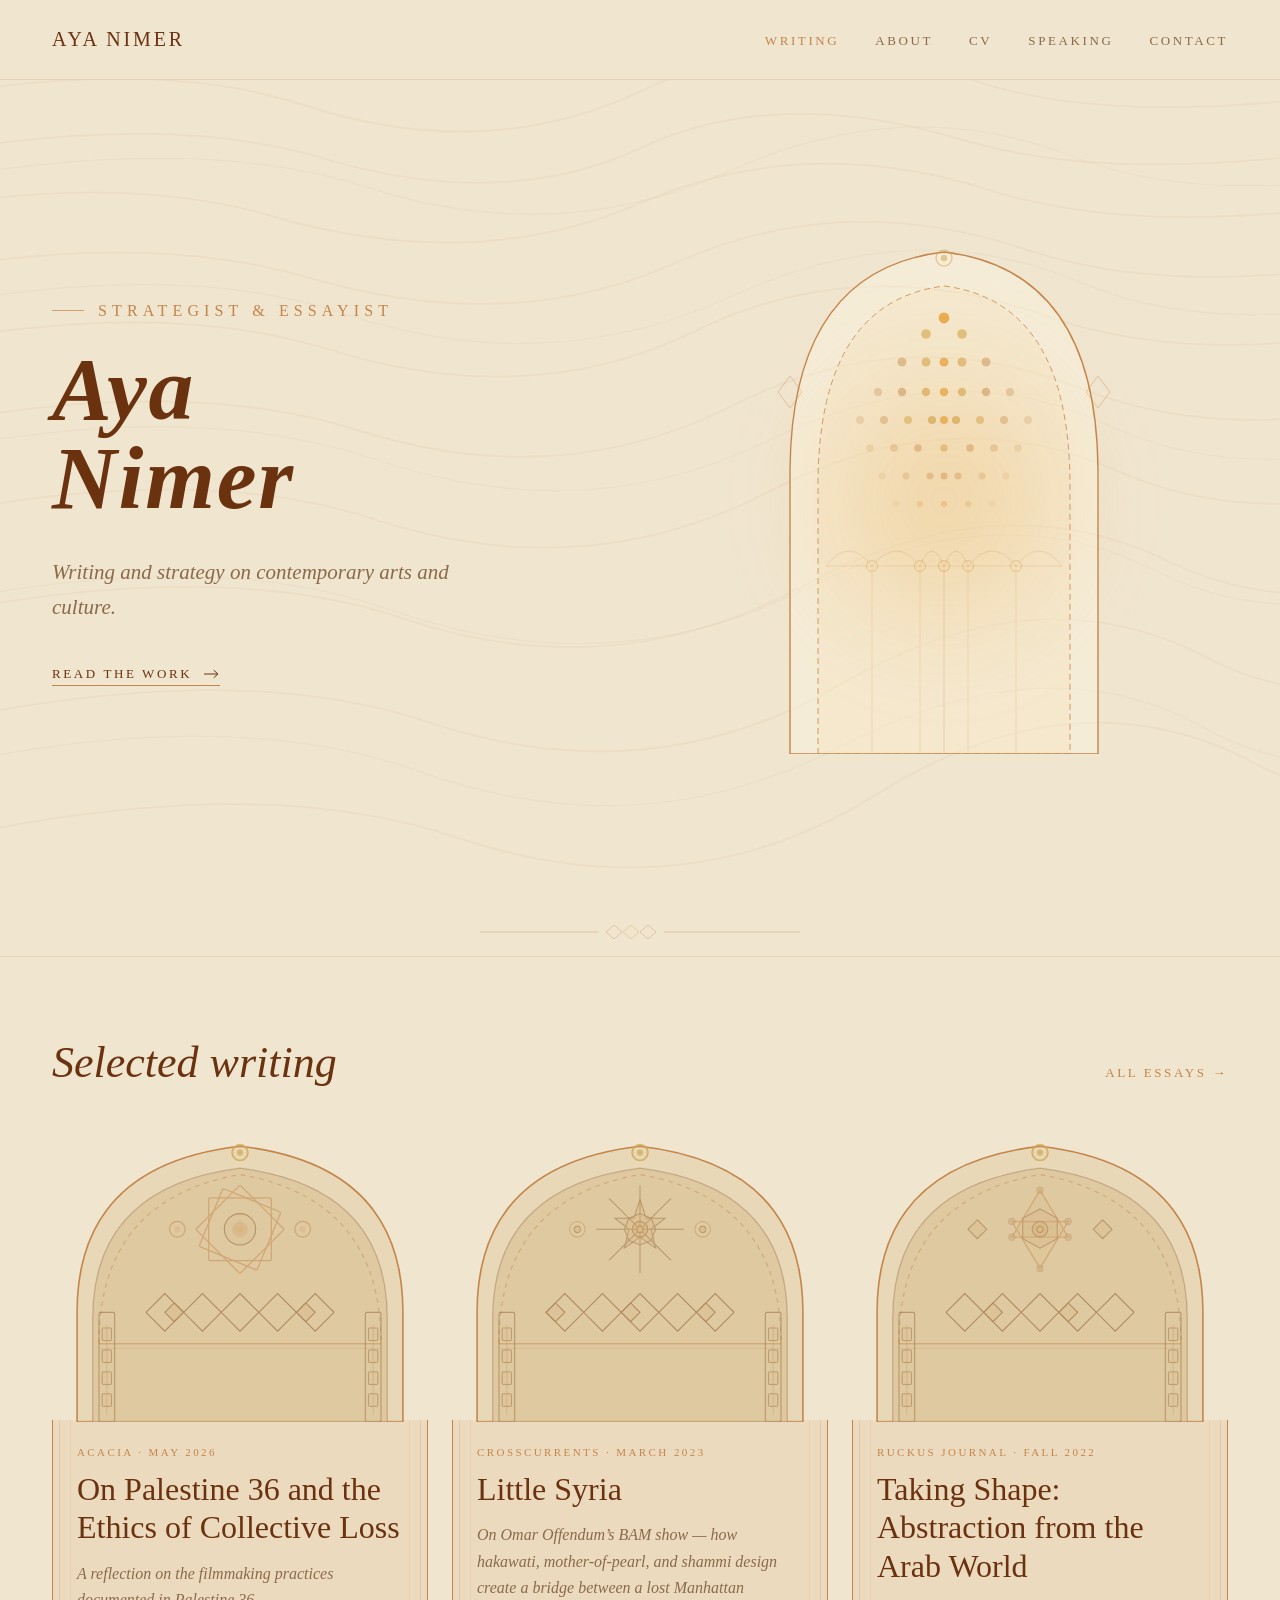
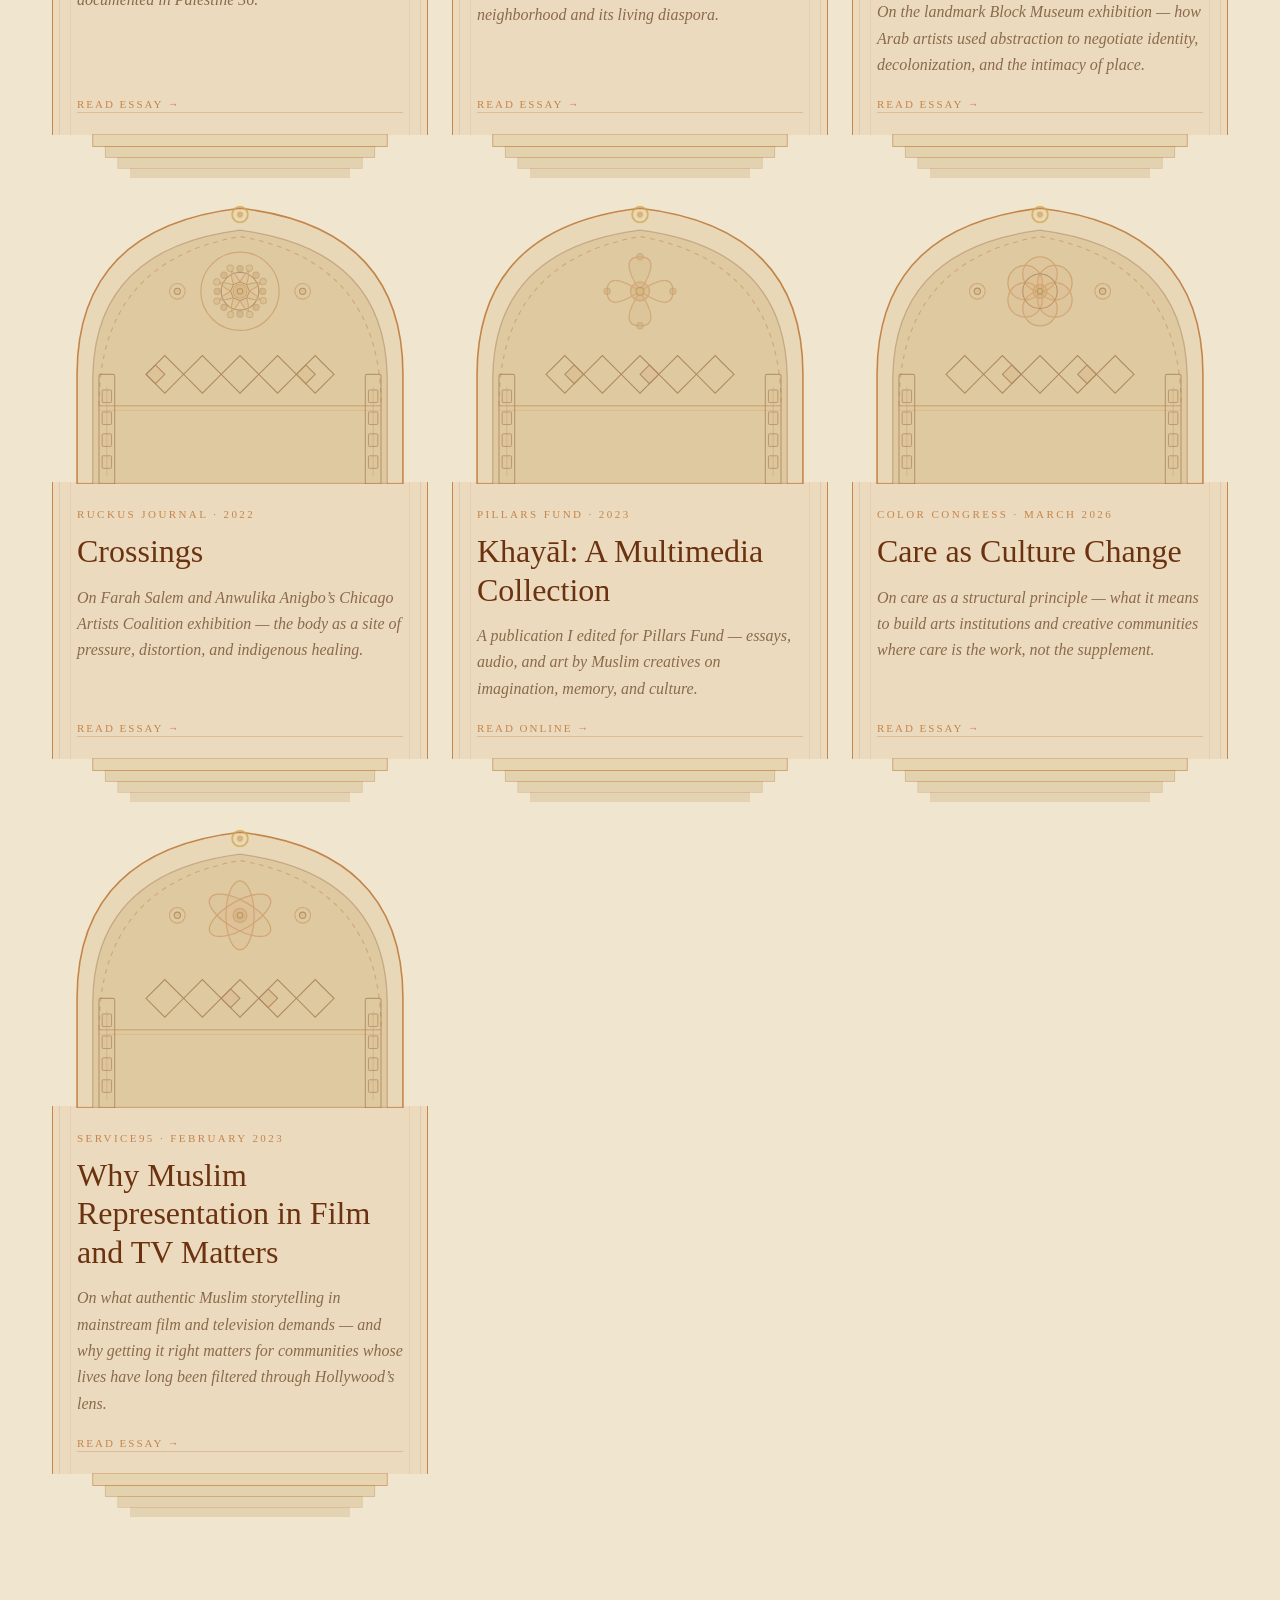
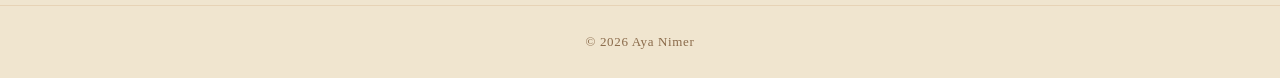
==== commit 9a3d7e91: "Shorten Acacia essay description" ====
--- a/index.html
+++ b/index.html
@@ -196,7 +196,7 @@
         <div class="doorway-panel">
           <span class="door-pub">Acacia &middot; May 2026</span>
           <h3 class="door-title">On Palestine 36 and the Ethics of Collective Loss</h3>
-          <p class="door-note">A reflection on the filmmaking practices documented in Palestine 36 &#8212; and what the ethics of collective loss demand from those who bear witness.</p>
+          <p class="door-note">A reflection on the filmmaking practices documented in Palestine 36.</p>
           <a class="door-link" href="https://www.acaciamag.com/web/on-palestine-36-and-the-ethics-of-collective-loss" target="_blank" rel="noopener noreferrer">Read essay &#8594;</a>
         </div>
         <svg class="doorway-steps" viewBox="0 0 240 28" fill="none"><rect width="240" height="28" fill="#F0E5CF"/><rect x="26" y="0" width="188" height="8" fill="#E2CFA4" stroke="#C4854A" stroke-width="0.6" opacity="0.7"/><rect x="34" y="8" width="172" height="7" fill="#D9C394" stroke="#C4854A" stroke-width="0.5" opacity="0.55"/><rect x="42" y="15" width="156" height="7" fill="#D0B882" stroke="#C4854A" stroke-width="0.4" opacity="0.4"/><rect x="50" y="22" width="140" height="6" fill="#C8AD72" stroke="#C4854A" stroke-width="0.3" opacity="0.3"/></svg>
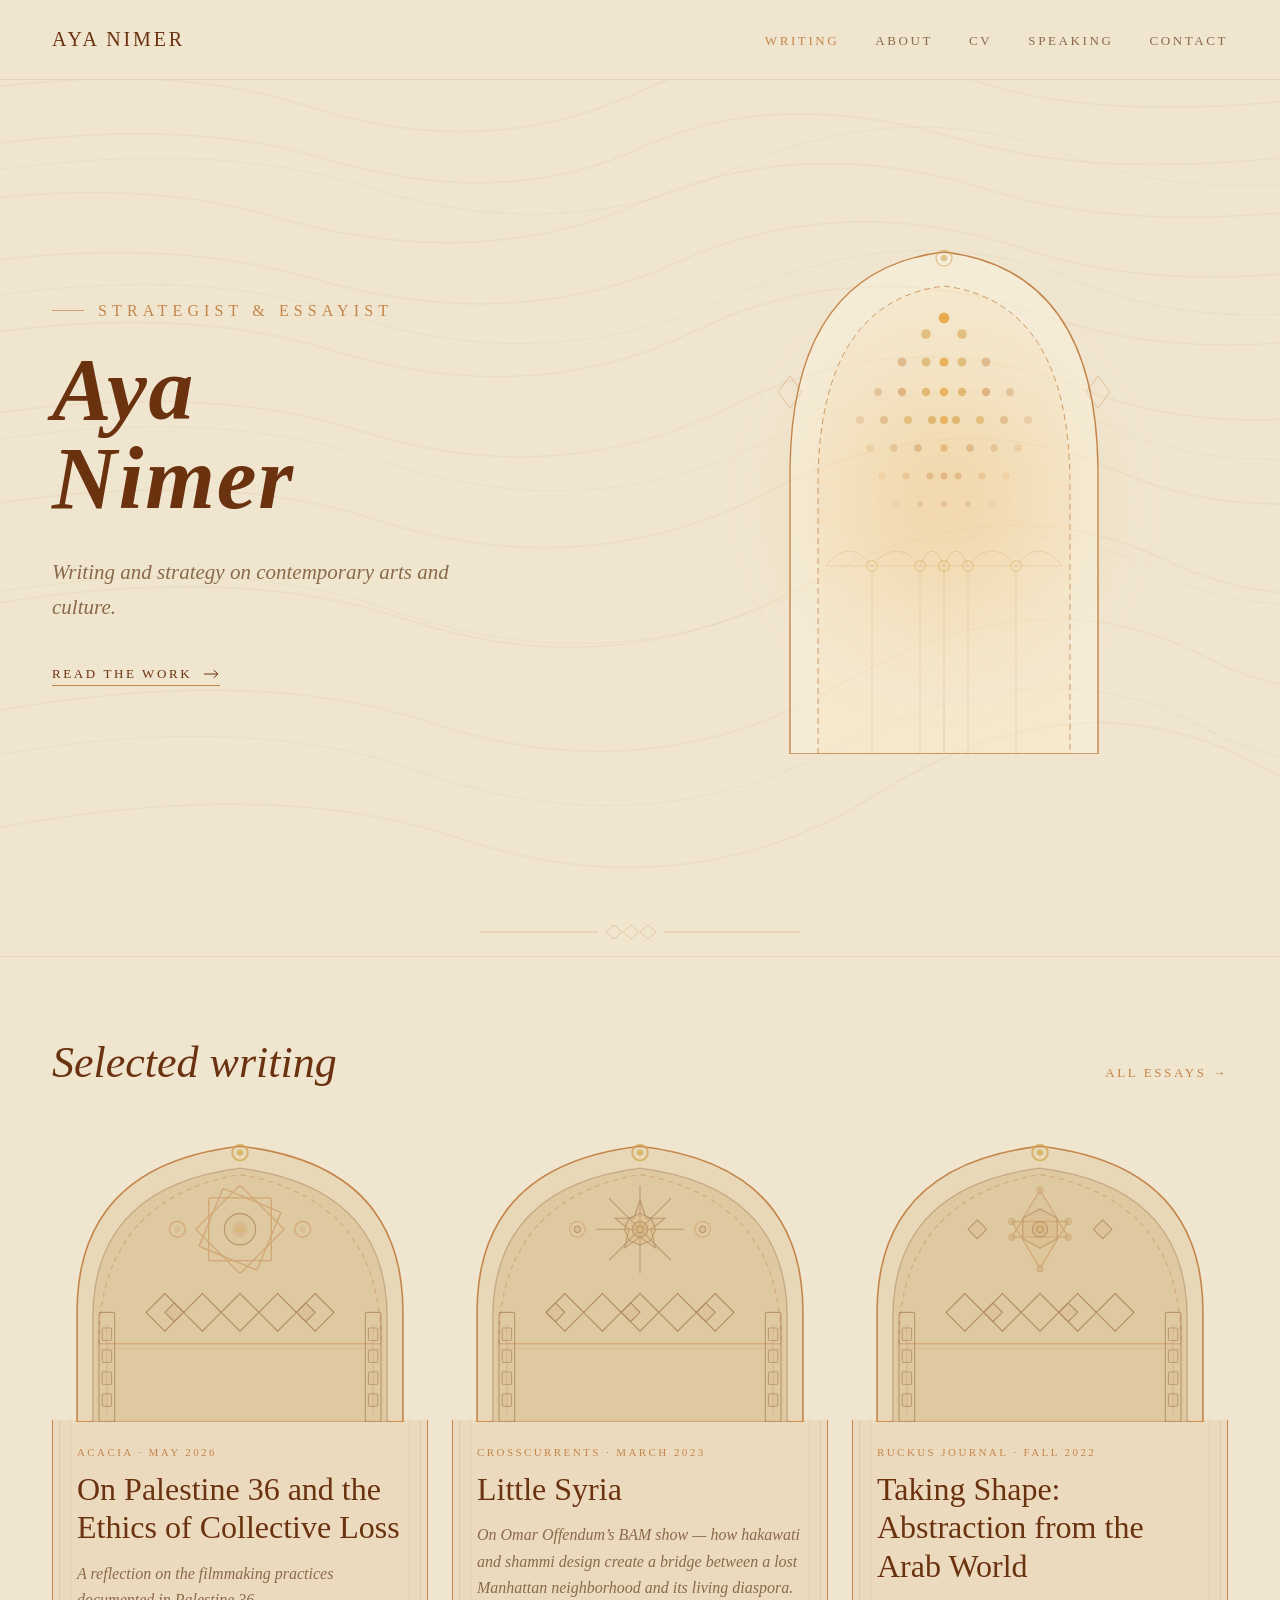
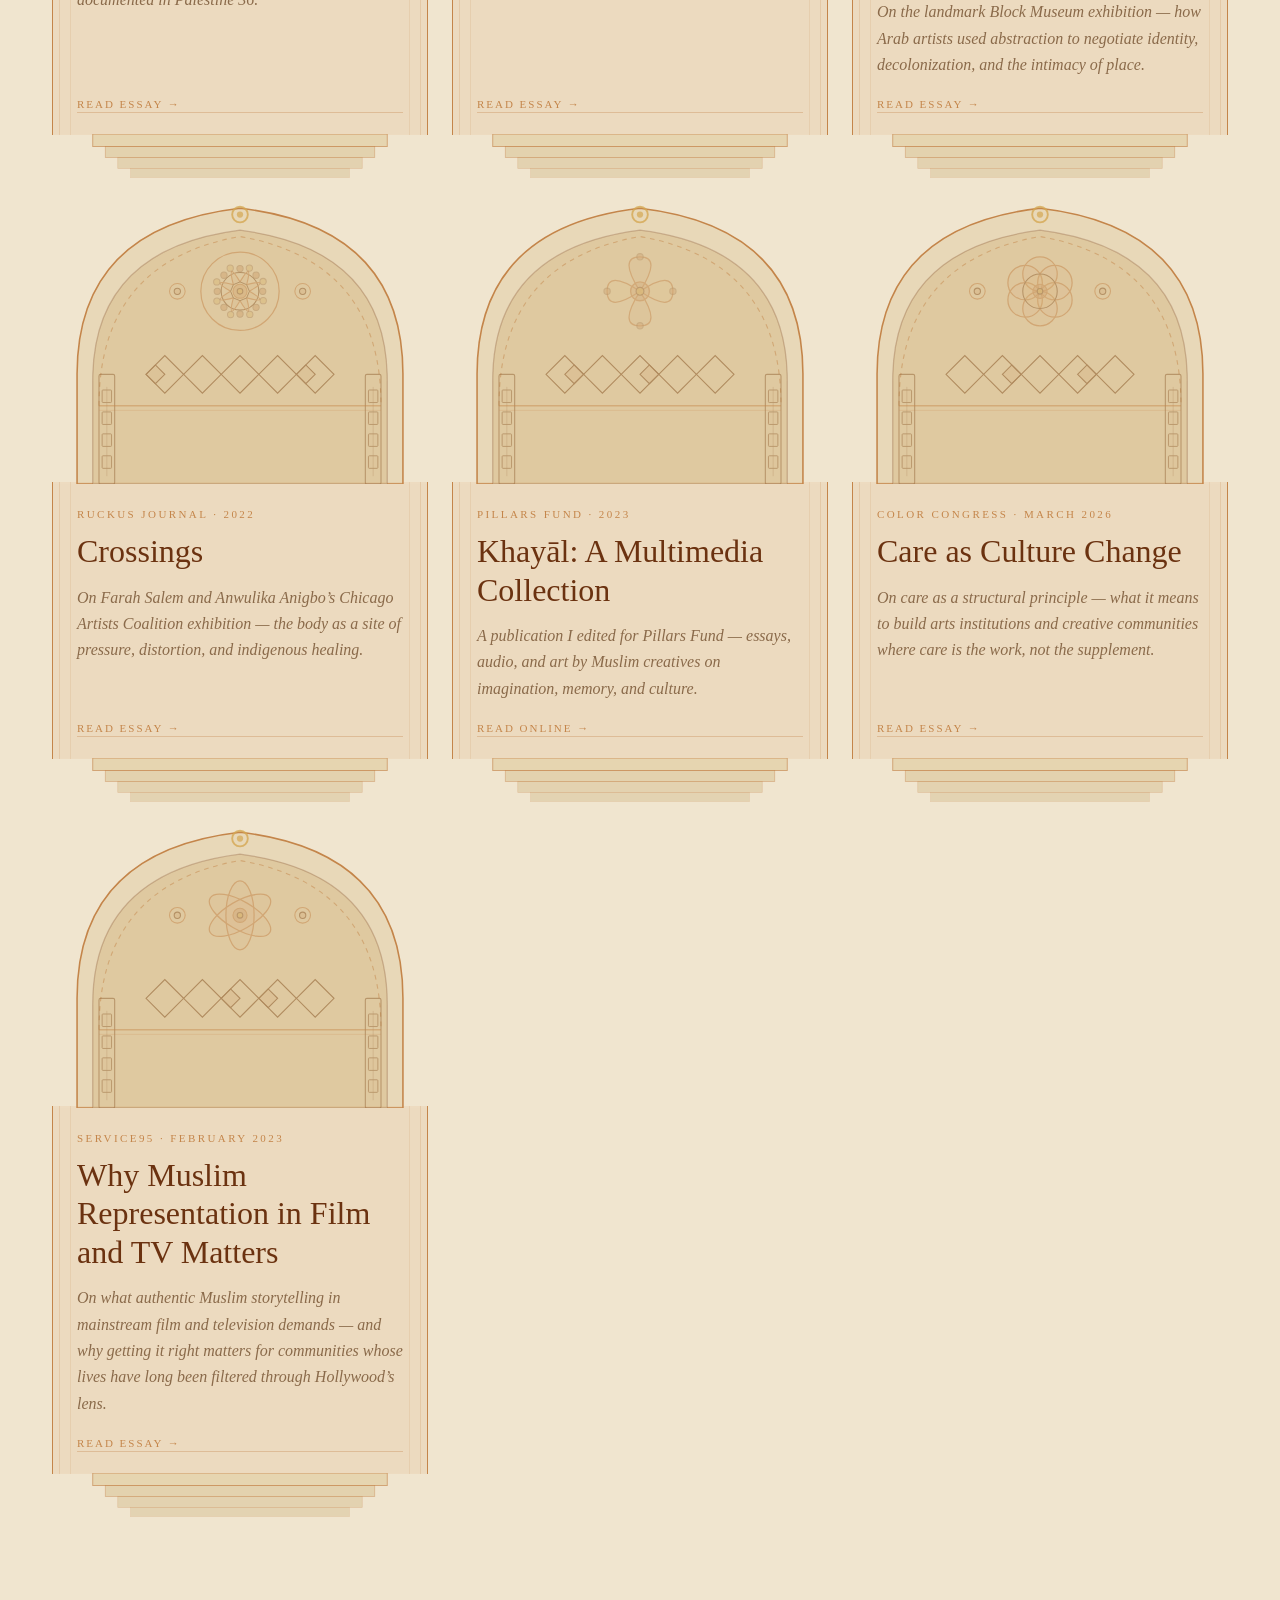
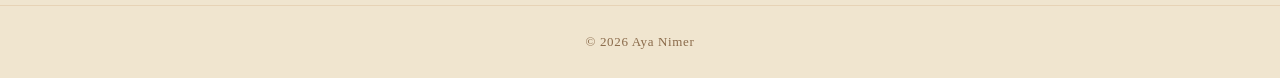
==== commit ab60a33c: "Remove 'mother-of-pearl' from Little Syria description" ====
--- a/index.html
+++ b/index.html
@@ -219,7 +219,7 @@
         <div class="doorway-panel">
           <span class="door-pub">CrossCurrents &middot; March 2023</span>
           <h3 class="door-title">Little Syria</h3>
-          <p class="door-note">On Omar Offendum&#8217;s BAM show &#8212; how hakawati, mother-of-pearl, and shammi design create a bridge between a lost Manhattan neighborhood and its living diaspora.</p>
+          <p class="door-note">On Omar Offendum&#8217;s BAM show &#8212; how hakawati and shammi design create a bridge between a lost Manhattan neighborhood and its living diaspora.</p>
           <a class="door-link" href="https://muse.jhu.edu/article/886058" target="_blank" rel="noopener noreferrer">Read essay &#8594;</a>
         </div>
         <svg class="doorway-steps" viewBox="0 0 240 28" fill="none"><rect width="240" height="28" fill="#F0E5CF"/><rect x="26" y="0" width="188" height="8" fill="#E2CFA4" stroke="#C4854A" stroke-width="0.6" opacity="0.7"/><rect x="34" y="8" width="172" height="7" fill="#D9C394" stroke="#C4854A" stroke-width="0.5" opacity="0.55"/><rect x="42" y="15" width="156" height="7" fill="#D0B882" stroke="#C4854A" stroke-width="0.4" opacity="0.4"/><rect x="50" y="22" width="140" height="6" fill="#C8AD72" stroke="#C4854A" stroke-width="0.3" opacity="0.3"/></svg>
